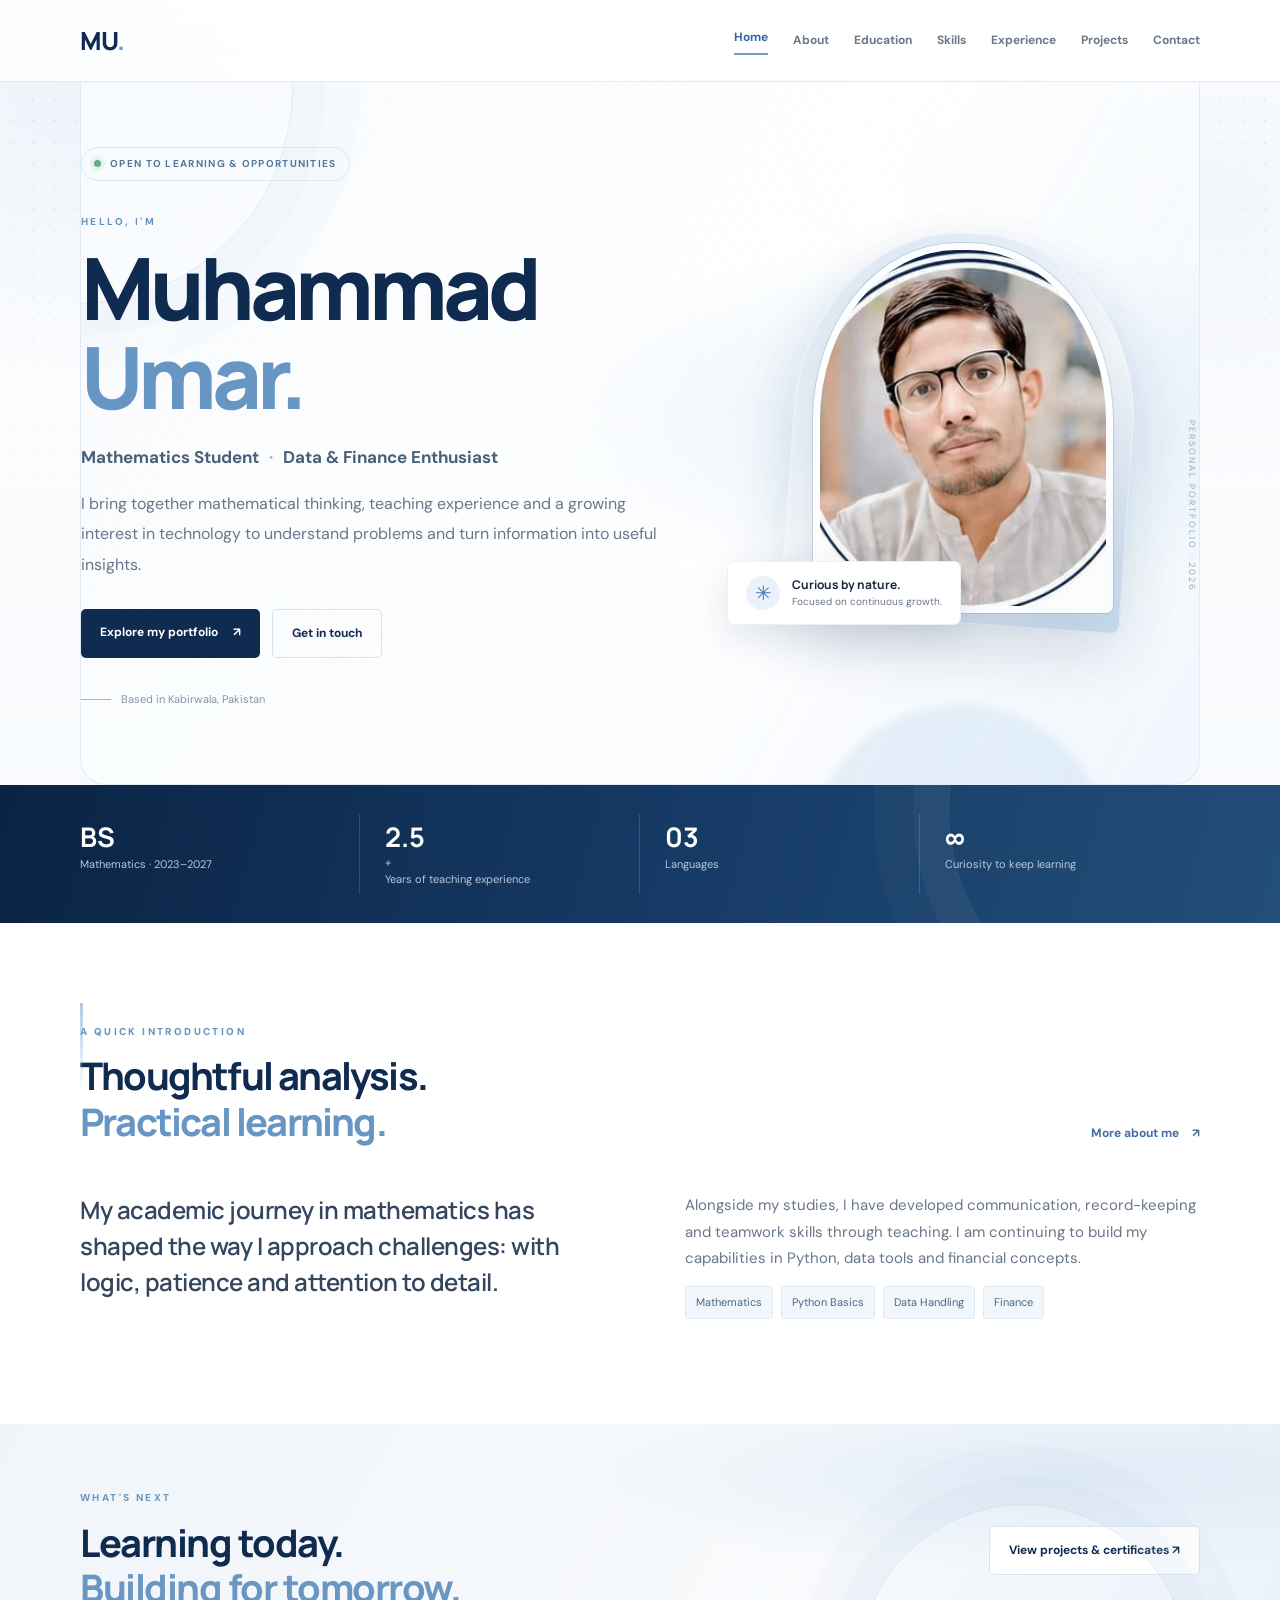
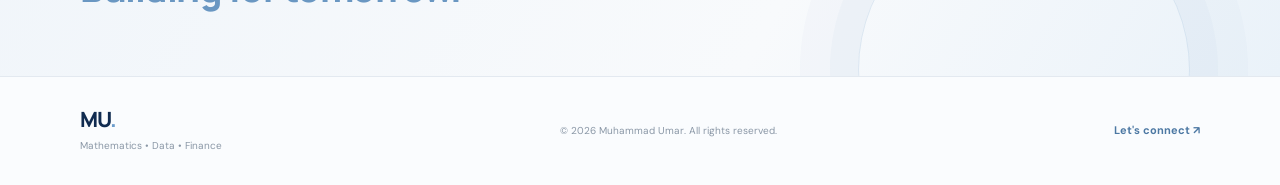
==== index.html @ f1762b2d "First portfolio upload" ====
<!doctype html><html lang="en"><head><meta charset="utf-8"><meta name="viewport" content="width=device-width, initial-scale=1"><meta name="description" content="Muhammad Umar's professional portfolio — Mathematics student interested in data, Python and finance."><title>Home | Muhammad Umar</title><link rel="preconnect" href="https://fonts.googleapis.com"><link rel="preconnect" href="https://fonts.gstatic.com" crossorigin><link href="https://fonts.googleapis.com/css2?family=DM+Sans:wght@400;500;600;700&family=Manrope:wght@400;500;600;700;800&display=swap" rel="stylesheet"><link rel="stylesheet" href="style.css"></head><body><header class="header"><a class="logo" href="index.html">MU<span>.</span></a><button class="menu-btn" aria-label="Toggle menu" aria-expanded="false">☰</button><nav class="nav"><a class="active" href="index.html">Home</a><a href="about.html">About</a><a href="education.html">Education</a><a href="skills.html">Skills</a><a href="experience.html">Experience</a><a href="projects.html">Projects</a><a href="contact.html">Contact</a></nav></header><main>
<section class="hero container"><div class="hero-copy"><div class="availability"><i></i> OPEN TO LEARNING &amp; OPPORTUNITIES</div><p class="kicker">HELLO, I'M</p><h1>Muhammad<br><em>Umar.</em></h1><p class="hero-role">Mathematics Student <span>·</span> Data &amp; Finance Enthusiast</p><p class="intro">I bring together mathematical thinking, teaching experience and a growing interest in technology to understand problems and turn information into useful insights.</p><div class="button-row"><a class="btn primary" href="about.html">Explore my portfolio <b>↗</b></a><a class="btn secondary" href="contact.html">Get in touch</a></div><div class="social-proof"><span class="mini-line"></span><span>Based in Kabirwala, Pakistan</span></div></div><div class="hero-visual"><div class="image-backdrop"></div><img class="portrait" src="assets/portrait.jpg" alt="Portrait of Muhammad Umar"><div class="floating-card"><span class="card-icon">✳</span><div><strong>Curious by nature.</strong><small>Focused on continuous growth.</small></div></div><div class="vertical-label">PERSONAL PORTFOLIO · 2026</div></div></section>
<section class="metrics"><div class="container metric-grid"><div><strong>BS</strong><span>Mathematics · 2023–2027</span></div><div><strong>2.5<span>+</span></strong><span>Years of teaching experience</span></div><div><strong>03</strong><span>Languages</span></div><div><strong>∞</strong><span>Curiosity to keep learning</span></div></div></section>
<section class="section container"><div class="section-heading"><div><p class="kicker">A QUICK INTRODUCTION</p><h2>Thoughtful analysis.<br><em>Practical learning.</em></h2></div><a class="arrow-link" href="about.html">More about me <b>↗</b></a></div><div class="intro-grid"><p class="large-copy">My academic journey in mathematics has shaped the way I approach challenges: with logic, patience and attention to detail.</p><div class="intro-side"><p>Alongside my studies, I have developed communication, record-keeping and teamwork skills through teaching. I am continuing to build my capabilities in Python, data tools and financial concepts.</p><div class="tag-row"><span>Mathematics</span><span>Python Basics</span><span>Data Handling</span><span>Finance</span></div></div></div></section>
<section class="feature-band"><div class="container feature-inner"><div><p class="kicker light">WHAT'S NEXT</p><h2>Learning today.<br><em>Building for tomorrow.</em></h2></div><a class="btn light-btn" href="projects.html">View projects &amp; certificates ↗</a></div></section>
</main><footer class="footer"><div><a class="logo" href="index.html">MU<span>.</span></a><p>Mathematics • Data • Finance</p></div><p>© <span class="year"></span> Muhammad Umar. All rights reserved.</p><a href="contact.html">Let's connect ↗</a></footer><script src="script.js"></script></body></html>
---- style.css ----
:root{--ink:#17263b;--navy:#102b50;--blue:#3269a5;--sky:#e9f1fa;--muted:#68778a;--line:#e3e9f0;--paper:#fff;--soft:#f7f9fc;--accent:#9fc5ee}
*{box-sizing:border-box}html{scroll-behavior:smooth}body{margin:0;background:var(--paper);color:var(--ink);font-family:'DM Sans',Arial,sans-serif;font-size:15px;line-height:1.75}a{color:inherit}.container{width:min(1120px,calc(100% - 48px));margin:0 auto}.header{height:82px;padding:0 max(24px,calc((100% - 1120px)/2));display:flex;align-items:center;justify-content:space-between;background:#fff;border-bottom:1px solid var(--line);position:sticky;top:0;z-index:20}.logo{font:800 25px 'Manrope',sans-serif;letter-spacing:-1.5px;text-decoration:none;color:var(--navy)}.logo span{color:#6c9dcc}.nav{display:flex;align-items:center;gap:25px}.nav a{text-decoration:none;color:#6c7888;font-size:12px;font-weight:700;transition:.2s}.nav a:hover,.nav a.active{color:var(--blue)}.nav a.active:after{content:"";display:block;height:2px;background:#6c9dcc;margin-top:5px}.menu-btn{display:none;border:0;background:none;font-size:25px;color:var(--navy)}
.hero{min-height:620px;display:grid;grid-template-columns:1.1fr .9fr;align-items:center;gap:70px;padding-top:65px;padding-bottom:75px}.availability{display:inline-flex;align-items:center;gap:9px;border:1px solid #dce7f2;border-radius:30px;padding:7px 12px;color:#53779b;font-size:10px;font-weight:700;letter-spacing:1.3px}.availability i{width:7px;height:7px;background:#65aa8b;border-radius:50%;box-shadow:0 0 0 4px #e6f4ed}.kicker{font-size:10px;letter-spacing:2.4px;font-weight:800;color:#6792bb;margin:0 0 13px}.hero .kicker{margin-top:32px}.hero h1,.page-hero h1,.contact-hero h1{font:800 clamp(54px,7vw,86px)/1.03 'Manrope',sans-serif;letter-spacing:-5px;color:var(--navy);margin:0}.hero h1 em,.page-hero h1 em,.contact-hero h1 em,.section-heading h2 em,.prose h2 em,.project-placeholder h2 em{font-style:normal;color:#6796c4}.hero-role{font-size:17px;font-weight:700;color:#4b6078;margin:23px 0 10px}.hero-role span{color:#9db3ca;padding:0 6px}.intro{font-size:16px;line-height:1.9;color:var(--muted);max-width:590px}.button-row{display:flex;gap:12px;flex-wrap:wrap;margin-top:29px}.btn{padding:13px 19px;border-radius:5px;text-decoration:none;font-size:12px;font-weight:700;transition:.2s}.btn b{padding-left:12px}.primary{background:var(--navy);color:white}.primary:hover{background:#244a78;transform:translateY(-2px)}.secondary{border:1px solid #d6e0ea;color:var(--navy)}.secondary:hover{background:var(--soft)}.social-proof{display:flex;align-items:center;gap:10px;color:#8793a2;font-size:11px;margin-top:32px}.mini-line{width:30px;height:1px;background:#9db8d3}.hero-visual{height:430px;position:relative;display:flex;align-items:center;justify-content:center}.image-backdrop{position:absolute;width:340px;height:390px;background:linear-gradient(145deg,#e6eff8,#f7f9fc);border-radius:48% 48% 8px 8px;transform:rotate(4deg)}.portrait{position:relative;width:300px;height:370px;object-fit:cover;object-position:center 24%;border-radius:48% 48% 7px 7px;box-shadow:0 25px 65px #102b5026;filter:saturate(.86)}.floating-card{position:absolute;bottom:18px;left:0;background:white;padding:14px 18px;display:flex;align-items:center;gap:12px;box-shadow:0 12px 35px #102b501c;border:1px solid #edf1f5;border-radius:7px}.card-icon{width:34px;height:34px;border-radius:50%;background:var(--sky);color:#467db2;display:grid;place-items:center;font-size:20px}.floating-card strong,.floating-card small{display:block}.floating-card strong{font:700 12px 'Manrope'}.floating-card small{font-size:10px;color:var(--muted)}.vertical-label{position:absolute;right:0;top:48%;writing-mode:vertical-rl;letter-spacing:2px;font-size:9px;color:#9aa9b8}.metrics{background:var(--navy);color:white}.metric-grid{display:grid;grid-template-columns:repeat(4,1fr);padding-top:29px;padding-bottom:29px}.metric-grid>div{padding:4px 25px;border-right:1px solid #ffffff25}.metric-grid>div:first-child{padding-left:0}.metric-grid>div:last-child{border:0}.metric-grid strong{display:block;font:700 27px 'Manrope';color:white}.metric-grid strong span{color:#8db8e2}.metric-grid span{display:block;font-size:11px;color:#b8c8da}.section{padding-top:100px;padding-bottom:105px}.section-heading{display:flex;align-items:end;justify-content:space-between;gap:25px}.section-heading h2,.prose h2{font:750 38px/1.2 'Manrope';letter-spacing:-1.8px;color:var(--navy);margin:0}.arrow-link,.text-link{font-size:12px;font-weight:700;color:#426f9f;text-decoration:none}.arrow-link b{margin-left:10px}.intro-grid{display:grid;grid-template-columns:1fr 1fr;gap:90px;margin-top:48px}.large-copy{font:600 24px/1.5 'Manrope';letter-spacing:-.5px;color:#34465d;margin:0}.intro-side p{color:var(--muted);margin-top:0}.tag-row,.pill-list{display:flex;flex-wrap:wrap;gap:8px}.tag-row span,.pill-list span{font-size:11px;color:#496987;background:#f1f6fb;border:1px solid #e1eaf3;border-radius:3px;padding:6px 10px}.feature-band{background:#f2f6fa;padding:65px 0}.feature-inner{display:flex;align-items:center;justify-content:space-between;gap:30px}.kicker.light{color:#6d94b9}.feature-inner h2{font:750 38px/1.2 'Manrope';letter-spacing:-1.5px;color:var(--navy);margin:0}.feature-inner h2 em{font-style:normal;color:#6a97c2}.light-btn{background:white;border:1px solid #dce5ee;color:var(--navy)}
.page-hero{padding-top:100px;padding-bottom:65px}.page-hero h1,.contact-hero h1{font-size:clamp(48px,6vw,72px);letter-spacing:-3.5px}.page-hero .intro{margin-top:23px}.split-section{display:grid;grid-template-columns:.8fr 1.2fr;gap:85px;align-items:center;padding-top:20px;padding-bottom:80px}.about-photo{height:410px;background:var(--sky);padding:18px;position:relative}.about-photo img{width:100%;height:100%;object-fit:cover;object-position:center 24%}.prose h2{font-size:32px;margin-bottom:23px}.prose p{color:var(--muted);font-size:14px}.prose .text-link{display:inline-block;margin-top:13px}.values-grid{display:grid;grid-template-columns:repeat(3,1fr);gap:18px;padding-bottom:100px}.values-grid article{padding:24px;border-top:2px solid #dce8f3;background:#fafbfd}.values-grid article>span{font-size:11px;color:#6e9bc4;font-weight:800}.values-grid h3{font:700 16px 'Manrope';color:var(--navy)}.values-grid p{font-size:12px;color:var(--muted)}
.narrow-content{max-width:820px;padding-bottom:110px}.timeline{border-left:1px solid #d7e2ed;padding-left:34px}.timeline article{position:relative;padding:0 0 42px}.timeline article:before{content:"";position:absolute;left:-40px;top:6px;width:10px;height:10px;border-radius:50%;background:#6c9dcc;border:4px solid white;box-shadow:0 0 0 1px #c7d9e9}.timeline-date{font-size:10px;letter-spacing:1.7px;color:#6794bd;font-weight:800}.timeline h2{font:700 23px 'Manrope';color:var(--navy);margin:8px 0 2px}.institution{font-size:13px;color:#5d7188;font-weight:600;margin:0 0 10px}.timeline article p,.timeline li{font-size:13px;color:var(--muted)}.timeline ul{padding-left:18px}.status{display:inline-block;padding:4px 9px;background:#edf5fb;color:#4e7ca7;font-size:10px;border-radius:3px;margin-top:6px}
.skill-cards{display:grid;grid-template-columns:1fr 1fr;gap:18px;padding-bottom:110px}.skill-card{position:relative;padding:31px;border:1px solid var(--line);min-height:220px;background:linear-gradient(145deg,#fff,#fbfcfe)}.skill-number{position:absolute;right:25px;top:20px;font:700 34px 'Manrope';color:#edf2f7}.skill-card h2{font:700 21px 'Manrope';color:var(--navy);margin:0 0 20px}.pill-list span{padding:7px 11px}
.project-placeholder{background:var(--navy);color:white;text-align:center;padding:65px 25px;margin-bottom:85px}.placeholder-mark{width:45px;height:45px;border:1px solid #ffffff50;border-radius:50%;display:grid;place-items:center;margin:0 auto 23px;color:#9fc5ee;font-size:23px}.project-placeholder .kicker{color:#9fc5ee}.project-placeholder h2{font:750 34px/1.25 'Manrope';margin:0 0 15px}.project-placeholder h2 em{color:#9fc5ee}.project-placeholder p:last-child{max-width:540px;margin:0 auto;color:#c0ccda;font-size:13px}.cert-section{padding-bottom:60px}.cert-section .section-heading h2{font-size:34px}.cert-row{display:grid;grid-template-columns:100px 1fr 30px;align-items:center;padding:21px 0;border-bottom:1px solid var(--line)}.cert-year{font-size:11px;color:#6794bd;font-weight:800}.cert-row h3{font:700 15px 'Manrope';color:var(--navy);margin:0}.cert-row p{font-size:12px;color:var(--muted);margin:3px 0 0}.cert-symbol{color:#6e9bc4}.language-strip{padding:35px 0 90px;border-top:1px solid var(--line)}.language-strip>div{display:flex;gap:12px;align-items:center;flex-wrap:wrap}.language-strip strong{font:700 14px 'Manrope';color:var(--navy)}.language-strip span{font-size:11px;color:var(--muted);margin-right:24px}
.contact-hero{padding-top:100px;padding-bottom:65px}.contact-hero .intro{max-width:560px}.contact-layout{display:grid;grid-template-columns:1.3fr .7fr;gap:70px;padding-bottom:120px}.contact-main{padding:32px 0}.contact-link{display:flex;justify-content:space-between;align-items:center;text-decoration:none;border-bottom:1px solid var(--line);padding:20px 0;font:650 clamp(17px,2.4vw,25px) 'Manrope';color:var(--navy)}.contact-link b{font-size:16px;color:#6794bd}.contact-aside{background:#f4f7fa;padding:30px}.contact-aside h3{font:700 21px/1.5 'Manrope';color:var(--navy)}.contact-aside p,.privacy-note{font-size:12px;color:var(--muted)}.privacy-note{display:block;border-top:1px solid #dfe7ef;padding-top:15px;margin-top:22px}
.footer{border-top:1px solid var(--line);padding:28px max(24px,calc((100% - 1120px)/2));display:flex;align-items:center;justify-content:space-between;gap:20px}.footer .logo{font-size:21px}.footer p{font-size:10px;color:#8a97a6;margin:2px 0}.footer>a:last-child{font-size:11px;color:#4c78a3;font-weight:700;text-decoration:none}
@media(max-width:900px){.nav{gap:13px}.nav a{font-size:10px}.hero{gap:30px}.portrait{width:260px;height:330px}.image-backdrop{width:300px;height:350px}.intro-grid{gap:45px}.split-section{gap:45px}}
@media(max-width:700px){.container{width:calc(100% - 38px)}.header{height:68px;padding:0 20px}.menu-btn{display:block}.nav{display:none;position:absolute;top:68px;left:0;right:0;background:white;padding:18px 22px 22px;box-shadow:0 15px 20px #102b5012;flex-direction:column;align-items:flex-start;gap:15px}.nav.open{display:flex}.nav a{font-size:12px}.hero{grid-template-columns:1fr;padding-top:45px;padding-bottom:55px;gap:25px}.hero-copy{order:2}.hero-visual{order:1;height:330px}.portrait{width:220px;height:285px}.image-backdrop{width:245px;height:300px}.floating-card{left:2px;bottom:0}.vertical-label{right:2px}.hero h1{font-size:59px}.hero .kicker{margin-top:24px}.metric-grid{grid-template-columns:1fr 1fr;row-gap:22px}.metric-grid>div{padding:4px 12px}.metric-grid>div:nth-child(2){border:0}.metric-grid>div:first-child{padding-left:12px}.section{padding-top:65px;padding-bottom:65px}.section-heading,.feature-inner{align-items:flex-start;flex-direction:column}.section-heading h2,.feature-inner h2{font-size:31px}.intro-grid,.split-section,.contact-layout{grid-template-columns:1fr;gap:30px}.large-copy{font-size:21px}.feature-band{padding:48px 0}.page-hero,.contact-hero{padding-top:65px;padding-bottom:45px}.page-hero h1,.contact-hero h1{font-size:51px}.about-photo{height:320px;max-width:360px}.prose h2{font-size:28px}.values-grid,.skill-cards{grid-template-columns:1fr}.values-grid{padding-bottom:65px}.narrow-content{padding-bottom:65px}.skill-cards{padding-bottom:70px}.project-placeholder{padding:48px 20px;margin-bottom:60px}.project-placeholder h2{font-size:27px}.cert-row{grid-template-columns:75px 1fr 20px}.language-strip{padding-bottom:65px}.contact-layout{padding-bottom:75px}.contact-aside{padding:24px}.footer{padding:23px 20px;align-items:flex-start;flex-direction:column;gap:8px}}


/* VISUAL BACKGROUND UPGRADE */
body{
  background:
    radial-gradient(ellipse at 7% 9%, rgba(164,198,231,.20), transparent 28rem),
    radial-gradient(ellipse at 94% 22%, rgba(209,224,242,.25), transparent 30rem),
    linear-gradient(180deg,#ffffff 0%,#fbfcfe 48%,#f6f9fc 100%);
  background-attachment:fixed;
}
body:before{
  content:"";position:fixed;inset:0;pointer-events:none;z-index:-1;opacity:.24;
  background-image:radial-gradient(#9eb4ca .75px,transparent .75px);
  background-size:22px 22px;
  mask-image:linear-gradient(to bottom,black,transparent 75%);
}
.header{background:rgba(255,255,255,.88);backdrop-filter:blur(16px);-webkit-backdrop-filter:blur(16px)}
.hero{
  position:relative;isolation:isolate;overflow:hidden;
  background:
    radial-gradient(ellipse at 80% 48%,rgba(195,218,241,.42),transparent 35%),
    linear-gradient(120deg,rgba(247,250,253,.98),rgba(255,255,255,.76) 58%,rgba(239,246,252,.84));
  border:1px solid rgba(216,229,242,.72);
  border-top:0;border-radius:0 0 26px 26px;
}
.hero:before{
  content:"";position:absolute;z-index:-1;width:430px;height:430px;left:-220px;top:-210px;border-radius:50%;
  border:1px solid rgba(103,150,196,.17);box-shadow:0 0 0 32px rgba(103,150,196,.035),0 0 0 68px rgba(103,150,196,.025);
}
.hero:after{
  content:"";position:absolute;z-index:-1;width:300px;height:300px;right:8%;bottom:-220px;border-radius:50%;
  background:rgba(139,180,220,.18);filter:blur(5px);
}
.hero-visual{background:radial-gradient(ellipse at center,rgba(188,214,239,.38),transparent 68%)}
.image-backdrop{background:linear-gradient(145deg,#dceaf7 0%,#f8fbfe 52%,#cbdff1 100%);box-shadow:inset 0 0 0 1px #ffffffa8,0 28px 70px #254c7510}
.portrait{border:7px solid rgba(255,255,255,.86);outline:1px solid rgba(104,147,188,.28)}
.metrics{background:linear-gradient(105deg,#0b2343 0%,#153a65 52%,#234e79 100%);position:relative;overflow:hidden}
.metrics:after{content:"";position:absolute;right:-100px;top:-190px;width:430px;height:430px;border:1px solid #ffffff18;border-radius:50%;box-shadow:0 0 0 35px #ffffff08,0 0 0 75px #ffffff06}
.section{position:relative}
.section:before{content:"";position:absolute;left:0;top:80px;width:3px;height:90px;background:linear-gradient(#78a6d1,transparent);opacity:.6}
.feature-band{position:relative;overflow:hidden;background:radial-gradient(ellipse at 85% 20%,#e0ebf6 0%,transparent 34%),linear-gradient(120deg,#f0f5fa,#f8fafc 62%,#eaf2f9)}
.feature-band:after{content:"";position:absolute;right:7%;bottom:-160px;width:330px;height:330px;border-radius:50%;border:1px solid #a9c3dd55;box-shadow:0 0 0 28px #a9c3dd15,0 0 0 58px #a9c3dd10}
.page-hero{position:relative;overflow:hidden;background:radial-gradient(ellipse at 90% 35%,rgba(193,216,238,.32),transparent 35%),linear-gradient(120deg,#f8fafc,#fff 58%,#f0f6fb);border-bottom:1px solid #e8eef4}
.page-hero:after,.contact-hero:after{content:"";position:absolute;right:6%;top:25px;width:190px;height:190px;border-radius:50%;border:1px solid #9cb9d655;box-shadow:0 0 0 22px #9cb9d615,0 0 0 46px #9cb9d60d;pointer-events:none}
.skill-card,.values-grid article,.content-card{box-shadow:0 14px 38px rgba(22,53,86,.045);transition:transform .25s ease,box-shadow .25s ease}
.skill-card:hover,.values-grid article:hover{transform:translateY(-4px);box-shadow:0 20px 44px rgba(22,53,86,.09)}
.about-photo{background:linear-gradient(135deg,#d9e8f6,#f4f8fc 55%,#c9ddef);box-shadow:16px 16px 0 #edf3f8}
.project-placeholder{position:relative;overflow:hidden;background:radial-gradient(ellipse at 90% 10%,#2d5883,transparent 36%),linear-gradient(115deg,#0c2443,#183e68 70%,#214d78)}
.project-placeholder:before{content:"";position:absolute;left:-110px;bottom:-210px;width:370px;height:370px;border:1px solid #ffffff24;border-radius:50%;box-shadow:0 0 0 30px #ffffff08,0 0 0 65px #ffffff06}
.contact-hero{position:relative;overflow:hidden;background:radial-gradient(ellipse at 88% 45%,rgba(190,215,239,.36),transparent 35%),linear-gradient(120deg,#f7fafc,#fff 62%,#eff5fa)}
.contact-aside{background:linear-gradient(145deg,#eef4f9,#f9fbfd);border:1px solid #e3ebf3}
.footer{background:rgba(250,252,254,.86)}
@media(max-width:700px){
  .hero{border-radius:0 0 18px 18px}
  .page-hero:after,.contact-hero:after{right:-95px;opacity:.55}
  body{background-attachment:scroll}
}

/* Banking internship and certificate feature */
.bank-internship{background:linear-gradient(120deg,#f5f9fd,#fff);border:1px solid #e3edf6;border-radius:12px;padding:25px 28px;margin:0 0 36px;box-shadow:0 12px 34px #102b500c}
.bank-internship:before{left:-40px!important}
.certificate-inline{margin-top:12px}
.bank-certificate-section{padding-bottom:45px}
.bank-certificate-card{display:grid;grid-template-columns:1.05fr .95fr;gap:42px;align-items:center;padding:38px;border:1px solid #e2eaf2;border-radius:16px;background:linear-gradient(125deg,#f5f9fd 0%,#fff 65%);box-shadow:0 18px 48px #102b5010;overflow:hidden}
.bank-certificate-copy h2{font:800 clamp(29px,4vw,43px)/1.12 'Manrope';letter-spacing:-1.8px;color:var(--navy);margin:0 0 17px}
.bank-certificate-copy h2 em{font-style:normal;color:#6796c4}
.bank-certificate-copy>p:not(.kicker):not(.privacy-note){color:var(--muted);font-size:14px;max-width:530px;line-height:1.85}
.bank-certificate-meta{display:flex;gap:8px;flex-wrap:wrap;margin:20px 0 24px}
.bank-certificate-meta span{font-size:10px;font-weight:700;color:#4e6f90;background:#eaf2f9;border:1px solid #dce8f3;border-radius:30px;padding:7px 11px}
.privacy-note{font-size:10px;color:#8592a1;margin-top:13px}
.certificate-art{min-height:280px;position:relative;display:grid;place-items:center;background:radial-gradient(circle at 55% 45%,#e6eff8,#f7f9fc 68%);border-radius:12px;padding:24px}
.certificate-paper{width:min(100%,310px);min-height:210px;background:#fff;padding:23px 24px;box-shadow:0 18px 40px #102b5020;transform:rotate(-3deg);border:1px solid #e8edf2;display:flex;flex-direction:column;align-items:flex-start}
.certificate-brand{font:800 17px 'Manrope';color:#2876b7;letter-spacing:-.7px}
.certificate-brand span{color:#657789;font-weight:500}
.certificate-paper small{font-size:7px;letter-spacing:1.4px;color:#7a8b9d;margin-top:18px}
.certificate-paper strong{font:800 17px 'Manrope';color:var(--navy);margin-top:7px}
.certificate-paper p{font-size:9px;line-height:1.7;color:#738196}
.certificate-rule{height:2px;background:#7ca9d2;width:100%;margin-top:auto}
.certificate-stamp{position:absolute;right:12px;bottom:25px;border:2px solid #6d9bc5;color:#5687b7;border-radius:50%;width:78px;height:78px;display:grid;place-items:center;text-align:center;font-size:9px;font-weight:800;letter-spacing:1px;transform:rotate(12deg);background:#ffffffd9}
@media(max-width:760px){.bank-certificate-card{grid-template-columns:1fr;padding:24px;gap:20px}.certificate-art{min-height:245px}.bank-internship{padding:20px}}
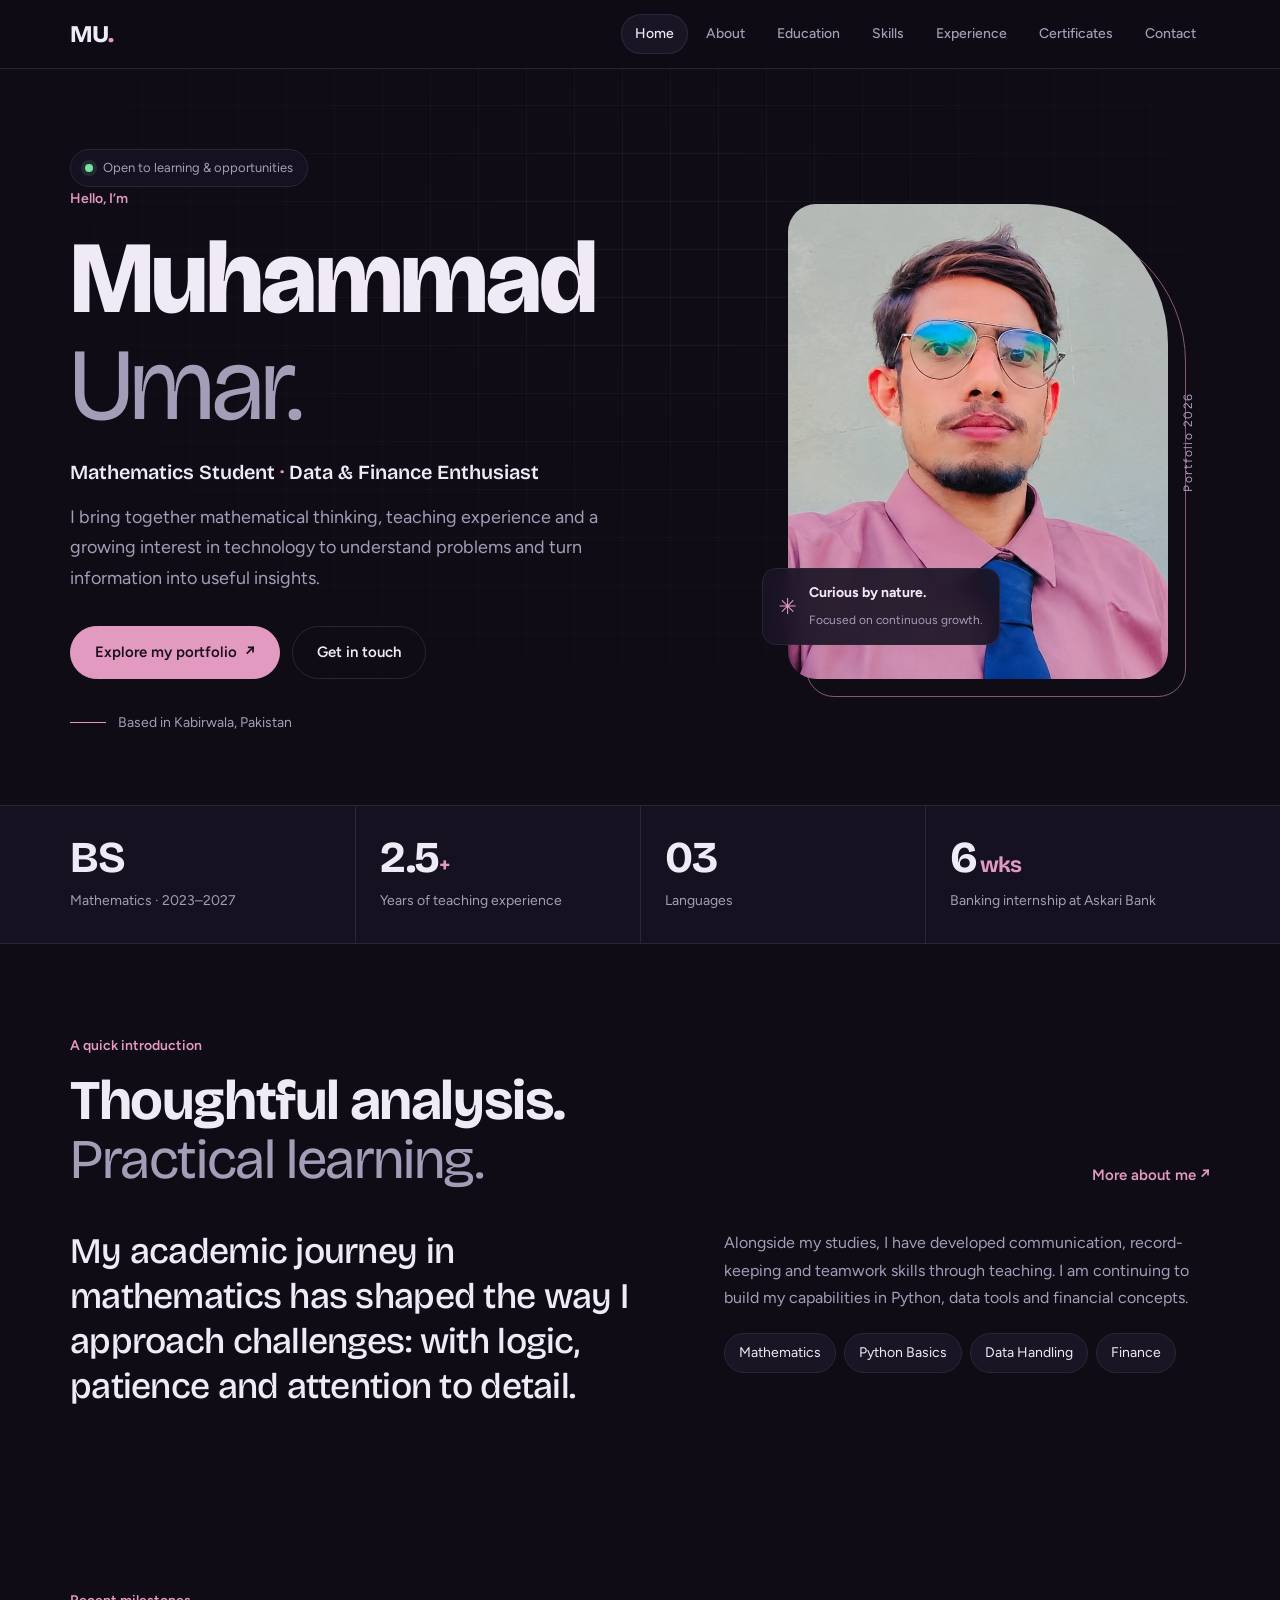
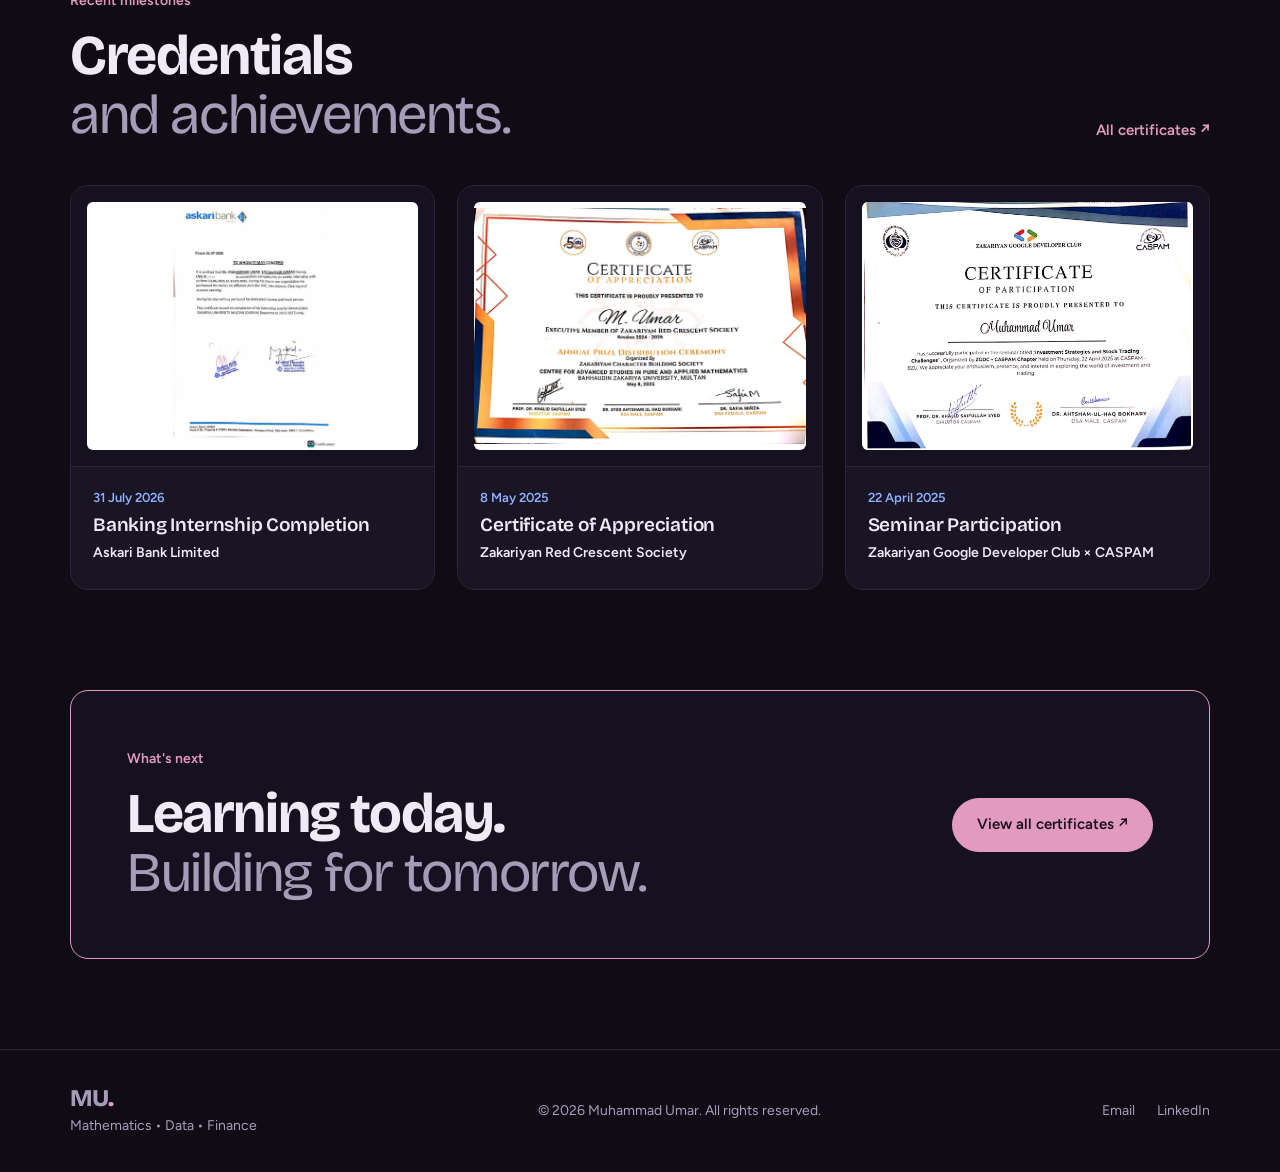
==== commit ce3c1844: "my first commit" ====
--- a/index.html
+++ b/index.html
@@ -1,6 +1,6 @@
-<!doctype html><html lang="en"><head><meta charset="utf-8"><meta name="viewport" content="width=device-width, initial-scale=1"><meta name="description" content="Muhammad Umar's professional portfolio — Mathematics student interested in data, Python and finance."><title>Home | Muhammad Umar</title><link rel="preconnect" href="https://fonts.googleapis.com"><link rel="preconnect" href="https://fonts.gstatic.com" crossorigin><link href="https://fonts.googleapis.com/css2?family=DM+Sans:wght@400;500;600;700&family=Manrope:wght@400;500;600;700;800&display=swap" rel="stylesheet"><link rel="stylesheet" href="style.css"></head><body><header class="header"><a class="logo" href="index.html">MU<span>.</span></a><button class="menu-btn" aria-label="Toggle menu" aria-expanded="false">☰</button><nav class="nav"><a class="active" href="index.html">Home</a><a href="about.html">About</a><a href="education.html">Education</a><a href="skills.html">Skills</a><a href="experience.html">Experience</a><a href="projects.html">Projects</a><a href="contact.html">Contact</a></nav></header><main>
-<section class="hero container"><div class="hero-copy"><div class="availability"><i></i> OPEN TO LEARNING &amp; OPPORTUNITIES</div><p class="kicker">HELLO, I'M</p><h1>Muhammad<br><em>Umar.</em></h1><p class="hero-role">Mathematics Student <span>·</span> Data &amp; Finance Enthusiast</p><p class="intro">I bring together mathematical thinking, teaching experience and a growing interest in technology to understand problems and turn information into useful insights.</p><div class="button-row"><a class="btn primary" href="about.html">Explore my portfolio <b>↗</b></a><a class="btn secondary" href="contact.html">Get in touch</a></div><div class="social-proof"><span class="mini-line"></span><span>Based in Kabirwala, Pakistan</span></div></div><div class="hero-visual"><div class="image-backdrop"></div><img class="portrait" src="assets/portrait.jpg" alt="Portrait of Muhammad Umar"><div class="floating-card"><span class="card-icon">✳</span><div><strong>Curious by nature.</strong><small>Focused on continuous growth.</small></div></div><div class="vertical-label">PERSONAL PORTFOLIO · 2026</div></div></section>
-<section class="metrics"><div class="container metric-grid"><div><strong>BS</strong><span>Mathematics · 2023–2027</span></div><div><strong>2.5<span>+</span></strong><span>Years of teaching experience</span></div><div><strong>03</strong><span>Languages</span></div><div><strong>∞</strong><span>Curiosity to keep learning</span></div></div></section>
-<section class="section container"><div class="section-heading"><div><p class="kicker">A QUICK INTRODUCTION</p><h2>Thoughtful analysis.<br><em>Practical learning.</em></h2></div><a class="arrow-link" href="about.html">More about me <b>↗</b></a></div><div class="intro-grid"><p class="large-copy">My academic journey in mathematics has shaped the way I approach challenges: with logic, patience and attention to detail.</p><div class="intro-side"><p>Alongside my studies, I have developed communication, record-keeping and teamwork skills through teaching. I am continuing to build my capabilities in Python, data tools and financial concepts.</p><div class="tag-row"><span>Mathematics</span><span>Python Basics</span><span>Data Handling</span><span>Finance</span></div></div></div></section>
-<section class="feature-band"><div class="container feature-inner"><div><p class="kicker light">WHAT'S NEXT</p><h2>Learning today.<br><em>Building for tomorrow.</em></h2></div><a class="btn light-btn" href="projects.html">View projects &amp; certificates ↗</a></div></section>
-</main><footer class="footer"><div><a class="logo" href="index.html">MU<span>.</span></a><p>Mathematics • Data • Finance</p></div><p>© <span class="year"></span> Muhammad Umar. All rights reserved.</p><a href="contact.html">Let's connect ↗</a></footer><script src="script.js"></script></body></html>+<!doctype html><html lang="en"><head><meta charset="utf-8"><meta name="viewport" content="width=device-width, initial-scale=1"><meta name="description" content="Portfolio of Muhammad Umar — BS Mathematics student at CASPAM, BZU Multan, with experience in teaching, banking operations and data handling."><meta name="author" content="Muhammad Umar"><meta name="theme-color" content="#0f0c16"><meta property="og:type" content="website"><meta property="og:title" content="Muhammad Umar — Mathematics Student"><meta property="og:description" content="Portfolio of Muhammad Umar — BS Mathematics student at CASPAM, BZU Multan, with experience in teaching, banking operations and data handling."><link rel="icon" href="data:image/svg+xml,%3Csvg xmlns='http://www.w3.org/2000/svg' viewBox='0 0 64 64'%3E%3Crect width='64' height='64' rx='14' fill='%230f0c16'/%3E%3Ctext x='32' y='43' font-size='30' font-weight='700' text-anchor='middle' fill='%23e39ac1' font-family='sans-serif'%3EMU%3C/text%3E%3C/svg%3E"><title>Home | Muhammad Umar</title><link rel="preconnect" href="https://fonts.googleapis.com"><link rel="preconnect" href="https://fonts.gstatic.com" crossorigin><link href="https://fonts.googleapis.com/css2?family=Bricolage+Grotesque:opsz,wght@12..96,400..800&family=Figtree:wght@400;500;600;700&display=swap" rel="stylesheet"><link rel="stylesheet" href="style.css"></head><body><a class="skip" href="#main">Skip to content</a><header class="header"><a class="logo" href="index.html">MU<span>.</span></a><button class="menu-btn" aria-label="Toggle menu" aria-expanded="false">☰</button><nav class="nav"><a class="active" href="index.html">Home</a><a href="about.html">About</a><a href="education.html">Education</a><a href="skills.html">Skills</a><a href="experience.html">Experience</a><a href="projects.html">Certificates</a><a href="contact.html">Contact</a></nav></header><main id="main">
+<section class="hero container"><div class="hero-copy"><div class="availability"><i></i> Open to learning &amp; opportunities</div><p class="kicker">Hello, I’m</p><h1>Muhammad<br><em>Umar.</em></h1><p class="hero-role">Mathematics Student <span>·</span> Data &amp; Finance Enthusiast</p><p class="intro">I bring together mathematical thinking, teaching experience and a growing interest in technology to understand problems and turn information into useful insights.</p><div class="button-row"><a class="btn primary" href="about.html">Explore my portfolio <b>↗</b></a><a class="btn secondary" href="contact.html">Get in touch</a></div><div class="social-proof"><span class="mini-line"></span><span>Based in Kabirwala, Pakistan</span></div></div><div class="hero-visual"><div class="image-backdrop"></div><img class="portrait" src="assets/portrait.jpg" alt="Portrait of Muhammad Umar"><div class="floating-card"><span class="card-icon">✳</span><div><strong>Curious by nature.</strong><small>Focused on continuous growth.</small></div></div><div class="vertical-label">Portfolio 2026</div></div></section>
+<section class="metrics"><div class="container metric-grid"><div><strong>BS</strong><span>Mathematics · 2023–2027</span></div><div><strong>2.5<span>+</span></strong><span>Years of teaching experience</span></div><div><strong>03</strong><span>Languages</span></div><div><strong>6<span> wks</span></strong><span>Banking internship at Askari Bank</span></div></div></section>
+<section class="section container"><div class="section-heading"><div><p class="kicker">A quick introduction</p><h2>Thoughtful analysis.<br><em>Practical learning.</em></h2></div><a class="arrow-link" href="about.html">More about me <b>↗</b></a></div><div class="intro-grid"><p class="large-copy">My academic journey in mathematics has shaped the way I approach challenges: with logic, patience and attention to detail.</p><div class="intro-side"><p>Alongside my studies, I have developed communication, record-keeping and teamwork skills through teaching. I am continuing to build my capabilities in Python, data tools and financial concepts.</p><div class="tag-row"><span>Mathematics</span><span>Python Basics</span><span>Data Handling</span><span>Finance</span></div></div></div></section>
+<section class="section container"><div class="section-heading"><div><p class="kicker">Recent milestones</p><h2>Credentials<br><em>and achievements.</em></h2></div><a class="arrow-link" href="projects.html">All certificates <b>↗</b></a></div><div class="cert-gallery home"><figure class="cert-card"><a class="thumb" href="projects.html"><img src="assets/cert-askari.jpg" alt="Banking Internship Completion — Askari Bank Limited" loading="lazy"></a><figcaption><time>31 July 2026</time><h3>Banking Internship Completion</h3><p class="who">Askari Bank Limited</p></figcaption></figure><figure class="cert-card"><a class="thumb" href="projects.html"><img src="assets/cert-zrcs.jpg" alt="Certificate of Appreciation — Zakariyan Red Crescent Society" loading="lazy"></a><figcaption><time>8 May 2025</time><h3>Certificate of Appreciation</h3><p class="who">Zakariyan Red Crescent Society</p></figcaption></figure><figure class="cert-card"><a class="thumb" href="projects.html"><img src="assets/cert-seminar.jpg" alt="Seminar Participation — Zakariyan Google Developer Club × CASPAM" loading="lazy"></a><figcaption><time>22 April 2025</time><h3>Seminar Participation</h3><p class="who">Zakariyan Google Developer Club × CASPAM</p></figcaption></figure></div></section><section class="feature-band"><div class="container feature-inner"><div><p class="kicker light">What's next</p><h2>Learning today.<br><em>Building for tomorrow.</em></h2></div><a class="btn light-btn" href="projects.html">View all certificates ↗</a></div></section>
+</main><footer class="footer"><div><a class="logo" href="index.html">MU<span>.</span></a><p>Mathematics • Data • Finance</p></div><p>© <span class="year"></span> Muhammad Umar. All rights reserved.</p><span class="foot-links"><a href="mailto:umar6976056@gmail.com">Email</a><a href="https://www.linkedin.com/in/muhammad-umar-a0b90329b/" target="_blank" rel="noopener">LinkedIn</a></span></footer><script src="script.js"></script></body></html>
--- a/style.css
+++ b/style.css
@@ -1,92 +1,85 @@
 
-:root{--ink:#17263b;--navy:#102b50;--blue:#3269a5;--sky:#e9f1fa;--muted:#68778a;--line:#e3e9f0;--paper:#fff;--soft:#f7f9fc;--accent:#9fc5ee}
-*{box-sizing:border-box}html{scroll-behavior:smooth}body{margin:0;background:var(--paper);color:var(--ink);font-family:'DM Sans',Arial,sans-serif;font-size:15px;line-height:1.75}a{color:inherit}.container{width:min(1120px,calc(100% - 48px));margin:0 auto}.header{height:82px;padding:0 max(24px,calc((100% - 1120px)/2));display:flex;align-items:center;justify-content:space-between;background:#fff;border-bottom:1px solid var(--line);position:sticky;top:0;z-index:20}.logo{font:800 25px 'Manrope',sans-serif;letter-spacing:-1.5px;text-decoration:none;color:var(--navy)}.logo span{color:#6c9dcc}.nav{display:flex;align-items:center;gap:25px}.nav a{text-decoration:none;color:#6c7888;font-size:12px;font-weight:700;transition:.2s}.nav a:hover,.nav a.active{color:var(--blue)}.nav a.active:after{content:"";display:block;height:2px;background:#6c9dcc;margin-top:5px}.menu-btn{display:none;border:0;background:none;font-size:25px;color:var(--navy)}
-.hero{min-height:620px;display:grid;grid-template-columns:1.1fr .9fr;align-items:center;gap:70px;padding-top:65px;padding-bottom:75px}.availability{display:inline-flex;align-items:center;gap:9px;border:1px solid #dce7f2;border-radius:30px;padding:7px 12px;color:#53779b;font-size:10px;font-weight:700;letter-spacing:1.3px}.availability i{width:7px;height:7px;background:#65aa8b;border-radius:50%;box-shadow:0 0 0 4px #e6f4ed}.kicker{font-size:10px;letter-spacing:2.4px;font-weight:800;color:#6792bb;margin:0 0 13px}.hero .kicker{margin-top:32px}.hero h1,.page-hero h1,.contact-hero h1{font:800 clamp(54px,7vw,86px)/1.03 'Manrope',sans-serif;letter-spacing:-5px;color:var(--navy);margin:0}.hero h1 em,.page-hero h1 em,.contact-hero h1 em,.section-heading h2 em,.prose h2 em,.project-placeholder h2 em{font-style:normal;color:#6796c4}.hero-role{font-size:17px;font-weight:700;color:#4b6078;margin:23px 0 10px}.hero-role span{color:#9db3ca;padding:0 6px}.intro{font-size:16px;line-height:1.9;color:var(--muted);max-width:590px}.button-row{display:flex;gap:12px;flex-wrap:wrap;margin-top:29px}.btn{padding:13px 19px;border-radius:5px;text-decoration:none;font-size:12px;font-weight:700;transition:.2s}.btn b{padding-left:12px}.primary{background:var(--navy);color:white}.primary:hover{background:#244a78;transform:translateY(-2px)}.secondary{border:1px solid #d6e0ea;color:var(--navy)}.secondary:hover{background:var(--soft)}.social-proof{display:flex;align-items:center;gap:10px;color:#8793a2;font-size:11px;margin-top:32px}.mini-line{width:30px;height:1px;background:#9db8d3}.hero-visual{height:430px;position:relative;display:flex;align-items:center;justify-content:center}.image-backdrop{position:absolute;width:340px;height:390px;background:linear-gradient(145deg,#e6eff8,#f7f9fc);border-radius:48% 48% 8px 8px;transform:rotate(4deg)}.portrait{position:relative;width:300px;height:370px;object-fit:cover;object-position:center 24%;border-radius:48% 48% 7px 7px;box-shadow:0 25px 65px #102b5026;filter:saturate(.86)}.floating-card{position:absolute;bottom:18px;left:0;background:white;padding:14px 18px;display:flex;align-items:center;gap:12px;box-shadow:0 12px 35px #102b501c;border:1px solid #edf1f5;border-radius:7px}.card-icon{width:34px;height:34px;border-radius:50%;background:var(--sky);color:#467db2;display:grid;place-items:center;font-size:20px}.floating-card strong,.floating-card small{display:block}.floating-card strong{font:700 12px 'Manrope'}.floating-card small{font-size:10px;color:var(--muted)}.vertical-label{position:absolute;right:0;top:48%;writing-mode:vertical-rl;letter-spacing:2px;font-size:9px;color:#9aa9b8}.metrics{background:var(--navy);color:white}.metric-grid{display:grid;grid-template-columns:repeat(4,1fr);padding-top:29px;padding-bottom:29px}.metric-grid>div{padding:4px 25px;border-right:1px solid #ffffff25}.metric-grid>div:first-child{padding-left:0}.metric-grid>div:last-child{border:0}.metric-grid strong{display:block;font:700 27px 'Manrope';color:white}.metric-grid strong span{color:#8db8e2}.metric-grid span{display:block;font-size:11px;color:#b8c8da}.section{padding-top:100px;padding-bottom:105px}.section-heading{display:flex;align-items:end;justify-content:space-between;gap:25px}.section-heading h2,.prose h2{font:750 38px/1.2 'Manrope';letter-spacing:-1.8px;color:var(--navy);margin:0}.arrow-link,.text-link{font-size:12px;font-weight:700;color:#426f9f;text-decoration:none}.arrow-link b{margin-left:10px}.intro-grid{display:grid;grid-template-columns:1fr 1fr;gap:90px;margin-top:48px}.large-copy{font:600 24px/1.5 'Manrope';letter-spacing:-.5px;color:#34465d;margin:0}.intro-side p{color:var(--muted);margin-top:0}.tag-row,.pill-list{display:flex;flex-wrap:wrap;gap:8px}.tag-row span,.pill-list span{font-size:11px;color:#496987;background:#f1f6fb;border:1px solid #e1eaf3;border-radius:3px;padding:6px 10px}.feature-band{background:#f2f6fa;padding:65px 0}.feature-inner{display:flex;align-items:center;justify-content:space-between;gap:30px}.kicker.light{color:#6d94b9}.feature-inner h2{font:750 38px/1.2 'Manrope';letter-spacing:-1.5px;color:var(--navy);margin:0}.feature-inner h2 em{font-style:normal;color:#6a97c2}.light-btn{background:white;border:1px solid #dce5ee;color:var(--navy)}
-.page-hero{padding-top:100px;padding-bottom:65px}.page-hero h1,.contact-hero h1{font-size:clamp(48px,6vw,72px);letter-spacing:-3.5px}.page-hero .intro{margin-top:23px}.split-section{display:grid;grid-template-columns:.8fr 1.2fr;gap:85px;align-items:center;padding-top:20px;padding-bottom:80px}.about-photo{height:410px;background:var(--sky);padding:18px;position:relative}.about-photo img{width:100%;height:100%;object-fit:cover;object-position:center 24%}.prose h2{font-size:32px;margin-bottom:23px}.prose p{color:var(--muted);font-size:14px}.prose .text-link{display:inline-block;margin-top:13px}.values-grid{display:grid;grid-template-columns:repeat(3,1fr);gap:18px;padding-bottom:100px}.values-grid article{padding:24px;border-top:2px solid #dce8f3;background:#fafbfd}.values-grid article>span{font-size:11px;color:#6e9bc4;font-weight:800}.values-grid h3{font:700 16px 'Manrope';color:var(--navy)}.values-grid p{font-size:12px;color:var(--muted)}
-.narrow-content{max-width:820px;padding-bottom:110px}.timeline{border-left:1px solid #d7e2ed;padding-left:34px}.timeline article{position:relative;padding:0 0 42px}.timeline article:before{content:"";position:absolute;left:-40px;top:6px;width:10px;height:10px;border-radius:50%;background:#6c9dcc;border:4px solid white;box-shadow:0 0 0 1px #c7d9e9}.timeline-date{font-size:10px;letter-spacing:1.7px;color:#6794bd;font-weight:800}.timeline h2{font:700 23px 'Manrope';color:var(--navy);margin:8px 0 2px}.institution{font-size:13px;color:#5d7188;font-weight:600;margin:0 0 10px}.timeline article p,.timeline li{font-size:13px;color:var(--muted)}.timeline ul{padding-left:18px}.status{display:inline-block;padding:4px 9px;background:#edf5fb;color:#4e7ca7;font-size:10px;border-radius:3px;margin-top:6px}
-.skill-cards{display:grid;grid-template-columns:1fr 1fr;gap:18px;padding-bottom:110px}.skill-card{position:relative;padding:31px;border:1px solid var(--line);min-height:220px;background:linear-gradient(145deg,#fff,#fbfcfe)}.skill-number{position:absolute;right:25px;top:20px;font:700 34px 'Manrope';color:#edf2f7}.skill-card h2{font:700 21px 'Manrope';color:var(--navy);margin:0 0 20px}.pill-list span{padding:7px 11px}
-.project-placeholder{background:var(--navy);color:white;text-align:center;padding:65px 25px;margin-bottom:85px}.placeholder-mark{width:45px;height:45px;border:1px solid #ffffff50;border-radius:50%;display:grid;place-items:center;margin:0 auto 23px;color:#9fc5ee;font-size:23px}.project-placeholder .kicker{color:#9fc5ee}.project-placeholder h2{font:750 34px/1.25 'Manrope';margin:0 0 15px}.project-placeholder h2 em{color:#9fc5ee}.project-placeholder p:last-child{max-width:540px;margin:0 auto;color:#c0ccda;font-size:13px}.cert-section{padding-bottom:60px}.cert-section .section-heading h2{font-size:34px}.cert-row{display:grid;grid-template-columns:100px 1fr 30px;align-items:center;padding:21px 0;border-bottom:1px solid var(--line)}.cert-year{font-size:11px;color:#6794bd;font-weight:800}.cert-row h3{font:700 15px 'Manrope';color:var(--navy);margin:0}.cert-row p{font-size:12px;color:var(--muted);margin:3px 0 0}.cert-symbol{color:#6e9bc4}.language-strip{padding:35px 0 90px;border-top:1px solid var(--line)}.language-strip>div{display:flex;gap:12px;align-items:center;flex-wrap:wrap}.language-strip strong{font:700 14px 'Manrope';color:var(--navy)}.language-strip span{font-size:11px;color:var(--muted);margin-right:24px}
-.contact-hero{padding-top:100px;padding-bottom:65px}.contact-hero .intro{max-width:560px}.contact-layout{display:grid;grid-template-columns:1.3fr .7fr;gap:70px;padding-bottom:120px}.contact-main{padding:32px 0}.contact-link{display:flex;justify-content:space-between;align-items:center;text-decoration:none;border-bottom:1px solid var(--line);padding:20px 0;font:650 clamp(17px,2.4vw,25px) 'Manrope';color:var(--navy)}.contact-link b{font-size:16px;color:#6794bd}.contact-aside{background:#f4f7fa;padding:30px}.contact-aside h3{font:700 21px/1.5 'Manrope';color:var(--navy)}.contact-aside p,.privacy-note{font-size:12px;color:var(--muted)}.privacy-note{display:block;border-top:1px solid #dfe7ef;padding-top:15px;margin-top:22px}
-.footer{border-top:1px solid var(--line);padding:28px max(24px,calc((100% - 1120px)/2));display:flex;align-items:center;justify-content:space-between;gap:20px}.footer .logo{font-size:21px}.footer p{font-size:10px;color:#8a97a6;margin:2px 0}.footer>a:last-child{font-size:11px;color:#4c78a3;font-weight:700;text-decoration:none}
-@media(max-width:900px){.nav{gap:13px}.nav a{font-size:10px}.hero{gap:30px}.portrait{width:260px;height:330px}.image-backdrop{width:300px;height:350px}.intro-grid{gap:45px}.split-section{gap:45px}}
-@media(max-width:700px){.container{width:calc(100% - 38px)}.header{height:68px;padding:0 20px}.menu-btn{display:block}.nav{display:none;position:absolute;top:68px;left:0;right:0;background:white;padding:18px 22px 22px;box-shadow:0 15px 20px #102b5012;flex-direction:column;align-items:flex-start;gap:15px}.nav.open{display:flex}.nav a{font-size:12px}.hero{grid-template-columns:1fr;padding-top:45px;padding-bottom:55px;gap:25px}.hero-copy{order:2}.hero-visual{order:1;height:330px}.portrait{width:220px;height:285px}.image-backdrop{width:245px;height:300px}.floating-card{left:2px;bottom:0}.vertical-label{right:2px}.hero h1{font-size:59px}.hero .kicker{margin-top:24px}.metric-grid{grid-template-columns:1fr 1fr;row-gap:22px}.metric-grid>div{padding:4px 12px}.metric-grid>div:nth-child(2){border:0}.metric-grid>div:first-child{padding-left:12px}.section{padding-top:65px;padding-bottom:65px}.section-heading,.feature-inner{align-items:flex-start;flex-direction:column}.section-heading h2,.feature-inner h2{font-size:31px}.intro-grid,.split-section,.contact-layout{grid-template-columns:1fr;gap:30px}.large-copy{font-size:21px}.feature-band{padding:48px 0}.page-hero,.contact-hero{padding-top:65px;padding-bottom:45px}.page-hero h1,.contact-hero h1{font-size:51px}.about-photo{height:320px;max-width:360px}.prose h2{font-size:28px}.values-grid,.skill-cards{grid-template-columns:1fr}.values-grid{padding-bottom:65px}.narrow-content{padding-bottom:65px}.skill-cards{padding-bottom:70px}.project-placeholder{padding:48px 20px;margin-bottom:60px}.project-placeholder h2{font-size:27px}.cert-row{grid-template-columns:75px 1fr 20px}.language-strip{padding-bottom:65px}.contact-layout{padding-bottom:75px}.contact-aside{padding:24px}.footer{padding:23px 20px;align-items:flex-start;flex-direction:column;gap:8px}}
-
-
-/* VISUAL BACKGROUND UPGRADE */
-body{
-  background:
-    radial-gradient(ellipse at 7% 9%, rgba(164,198,231,.20), transparent 28rem),
-    radial-gradient(ellipse at 94% 22%, rgba(209,224,242,.25), transparent 30rem),
-    linear-gradient(180deg,#ffffff 0%,#fbfcfe 48%,#f6f9fc 100%);
-  background-attachment:fixed;
-}
-body:before{
-  content:"";position:fixed;inset:0;pointer-events:none;z-index:-1;opacity:.24;
-  background-image:radial-gradient(#9eb4ca .75px,transparent .75px);
-  background-size:22px 22px;
-  mask-image:linear-gradient(to bottom,black,transparent 75%);
-}
-.header{background:rgba(255,255,255,.88);backdrop-filter:blur(16px);-webkit-backdrop-filter:blur(16px)}
-.hero{
-  position:relative;isolation:isolate;overflow:hidden;
-  background:
-    radial-gradient(ellipse at 80% 48%,rgba(195,218,241,.42),transparent 35%),
-    linear-gradient(120deg,rgba(247,250,253,.98),rgba(255,255,255,.76) 58%,rgba(239,246,252,.84));
-  border:1px solid rgba(216,229,242,.72);
-  border-top:0;border-radius:0 0 26px 26px;
-}
-.hero:before{
-  content:"";position:absolute;z-index:-1;width:430px;height:430px;left:-220px;top:-210px;border-radius:50%;
-  border:1px solid rgba(103,150,196,.17);box-shadow:0 0 0 32px rgba(103,150,196,.035),0 0 0 68px rgba(103,150,196,.025);
-}
-.hero:after{
-  content:"";position:absolute;z-index:-1;width:300px;height:300px;right:8%;bottom:-220px;border-radius:50%;
-  background:rgba(139,180,220,.18);filter:blur(5px);
-}
-.hero-visual{background:radial-gradient(ellipse at center,rgba(188,214,239,.38),transparent 68%)}
-.image-backdrop{background:linear-gradient(145deg,#dceaf7 0%,#f8fbfe 52%,#cbdff1 100%);box-shadow:inset 0 0 0 1px #ffffffa8,0 28px 70px #254c7510}
-.portrait{border:7px solid rgba(255,255,255,.86);outline:1px solid rgba(104,147,188,.28)}
-.metrics{background:linear-gradient(105deg,#0b2343 0%,#153a65 52%,#234e79 100%);position:relative;overflow:hidden}
-.metrics:after{content:"";position:absolute;right:-100px;top:-190px;width:430px;height:430px;border:1px solid #ffffff18;border-radius:50%;box-shadow:0 0 0 35px #ffffff08,0 0 0 75px #ffffff06}
-.section{position:relative}
-.section:before{content:"";position:absolute;left:0;top:80px;width:3px;height:90px;background:linear-gradient(#78a6d1,transparent);opacity:.6}
-.feature-band{position:relative;overflow:hidden;background:radial-gradient(ellipse at 85% 20%,#e0ebf6 0%,transparent 34%),linear-gradient(120deg,#f0f5fa,#f8fafc 62%,#eaf2f9)}
-.feature-band:after{content:"";position:absolute;right:7%;bottom:-160px;width:330px;height:330px;border-radius:50%;border:1px solid #a9c3dd55;box-shadow:0 0 0 28px #a9c3dd15,0 0 0 58px #a9c3dd10}
-.page-hero{position:relative;overflow:hidden;background:radial-gradient(ellipse at 90% 35%,rgba(193,216,238,.32),transparent 35%),linear-gradient(120deg,#f8fafc,#fff 58%,#f0f6fb);border-bottom:1px solid #e8eef4}
-.page-hero:after,.contact-hero:after{content:"";position:absolute;right:6%;top:25px;width:190px;height:190px;border-radius:50%;border:1px solid #9cb9d655;box-shadow:0 0 0 22px #9cb9d615,0 0 0 46px #9cb9d60d;pointer-events:none}
-.skill-card,.values-grid article,.content-card{box-shadow:0 14px 38px rgba(22,53,86,.045);transition:transform .25s ease,box-shadow .25s ease}
-.skill-card:hover,.values-grid article:hover{transform:translateY(-4px);box-shadow:0 20px 44px rgba(22,53,86,.09)}
-.about-photo{background:linear-gradient(135deg,#d9e8f6,#f4f8fc 55%,#c9ddef);box-shadow:16px 16px 0 #edf3f8}
-.project-placeholder{position:relative;overflow:hidden;background:radial-gradient(ellipse at 90% 10%,#2d5883,transparent 36%),linear-gradient(115deg,#0c2443,#183e68 70%,#214d78)}
-.project-placeholder:before{content:"";position:absolute;left:-110px;bottom:-210px;width:370px;height:370px;border:1px solid #ffffff24;border-radius:50%;box-shadow:0 0 0 30px #ffffff08,0 0 0 65px #ffffff06}
-.contact-hero{position:relative;overflow:hidden;background:radial-gradient(ellipse at 88% 45%,rgba(190,215,239,.36),transparent 35%),linear-gradient(120deg,#f7fafc,#fff 62%,#eff5fa)}
-.contact-aside{background:linear-gradient(145deg,#eef4f9,#f9fbfd);border:1px solid #e3ebf3}
-.footer{background:rgba(250,252,254,.86)}
-@media(max-width:700px){
-  .hero{border-radius:0 0 18px 18px}
-  .page-hero:after,.contact-hero:after{right:-95px;opacity:.55}
-  body{background-attachment:scroll}
-}
-
-/* Banking internship and certificate feature */
-.bank-internship{background:linear-gradient(120deg,#f5f9fd,#fff);border:1px solid #e3edf6;border-radius:12px;padding:25px 28px;margin:0 0 36px;box-shadow:0 12px 34px #102b500c}
-.bank-internship:before{left:-40px!important}
-.certificate-inline{margin-top:12px}
-.bank-certificate-section{padding-bottom:45px}
-.bank-certificate-card{display:grid;grid-template-columns:1.05fr .95fr;gap:42px;align-items:center;padding:38px;border:1px solid #e2eaf2;border-radius:16px;background:linear-gradient(125deg,#f5f9fd 0%,#fff 65%);box-shadow:0 18px 48px #102b5010;overflow:hidden}
-.bank-certificate-copy h2{font:800 clamp(29px,4vw,43px)/1.12 'Manrope';letter-spacing:-1.8px;color:var(--navy);margin:0 0 17px}
-.bank-certificate-copy h2 em{font-style:normal;color:#6796c4}
-.bank-certificate-copy>p:not(.kicker):not(.privacy-note){color:var(--muted);font-size:14px;max-width:530px;line-height:1.85}
-.bank-certificate-meta{display:flex;gap:8px;flex-wrap:wrap;margin:20px 0 24px}
-.bank-certificate-meta span{font-size:10px;font-weight:700;color:#4e6f90;background:#eaf2f9;border:1px solid #dce8f3;border-radius:30px;padding:7px 11px}
-.privacy-note{font-size:10px;color:#8592a1;margin-top:13px}
-.certificate-art{min-height:280px;position:relative;display:grid;place-items:center;background:radial-gradient(circle at 55% 45%,#e6eff8,#f7f9fc 68%);border-radius:12px;padding:24px}
-.certificate-paper{width:min(100%,310px);min-height:210px;background:#fff;padding:23px 24px;box-shadow:0 18px 40px #102b5020;transform:rotate(-3deg);border:1px solid #e8edf2;display:flex;flex-direction:column;align-items:flex-start}
-.certificate-brand{font:800 17px 'Manrope';color:#2876b7;letter-spacing:-.7px}
-.certificate-brand span{color:#657789;font-weight:500}
-.certificate-paper small{font-size:7px;letter-spacing:1.4px;color:#7a8b9d;margin-top:18px}
-.certificate-paper strong{font:800 17px 'Manrope';color:var(--navy);margin-top:7px}
-.certificate-paper p{font-size:9px;line-height:1.7;color:#738196}
-.certificate-rule{height:2px;background:#7ca9d2;width:100%;margin-top:auto}
-.certificate-stamp{position:absolute;right:12px;bottom:25px;border:2px solid #6d9bc5;color:#5687b7;border-radius:50%;width:78px;height:78px;display:grid;place-items:center;text-align:center;font-size:9px;font-weight:800;letter-spacing:1px;transform:rotate(12deg);background:#ffffffd9}
-@media(max-width:760px){.bank-certificate-card{grid-template-columns:1fr;padding:24px;gap:20px}.certificate-art{min-height:245px}.bank-internship{padding:20px}}
+:root{--bg:#0f0c16;--bg2:#151120;--card:#1a1525;--line:#2b2539;--ink:#efeaf6;--mut:#a59db8;--rose:#e39ac1;--blue:#8fb0ff;--r:18px}
+*{box-sizing:border-box}html{scroll-behavior:smooth}
+body{margin:0;background:var(--bg);color:var(--ink);font:16px/1.7 Figtree,system-ui,sans-serif;-webkit-font-smoothing:antialiased}
+img{max-width:100%}a{color:inherit;text-decoration:none}
+h1,h2,h3{font-family:'Bricolage Grotesque',Figtree,sans-serif;line-height:1.05;margin:0;letter-spacing:-.025em}
+h1{font-size:clamp(46px,8vw,104px);font-weight:800}h2{font-size:clamp(30px,4.4vw,56px);font-weight:700}h3{font-size:20px;font-weight:600;letter-spacing:-.01em}
+h1 em,h2 em{font-style:normal;font-weight:400;color:var(--mut)}
+.container{width:min(1140px,100% - 48px);margin-inline:auto}
+.skip{position:absolute;left:-999px;top:8px;background:var(--rose);color:#1a0f1a;padding:10px 16px;z-index:200}.skip:focus{left:8px}
+a:focus-visible,button:focus-visible{outline:3px solid var(--blue);outline-offset:3px}
+.header{position:sticky;top:0;z-index:50;display:flex;align-items:center;justify-content:space-between;padding:14px max(24px,calc((100% - 1140px)/2));background:#0f0c16d9;backdrop-filter:blur(14px);border-bottom:1px solid var(--line)}
+.logo{font:800 24px 'Bricolage Grotesque',sans-serif;letter-spacing:-.04em}.logo span{color:var(--rose)}
+.nav{display:flex;gap:4px}.nav a{padding:8px 14px;border-radius:99px;color:var(--mut);font-size:14px;font-weight:500;transition:.2s}.nav a:hover{color:var(--ink)}.nav a.active{background:var(--card);color:var(--ink);box-shadow:inset 0 0 0 1px var(--line)}
+.menu-btn{display:none;background:var(--card);border:1px solid var(--line);color:var(--ink);border-radius:10px;padding:6px 12px;font-size:18px}
+.hero,.page-hero,.contact-hero{position:relative}
+.hero::before,.page-hero::before,.contact-hero::before{content:"";position:absolute;inset:-60px -24px 0;z-index:-1;background:linear-gradient(#ffffff0c 1px,transparent 1px) 0 0/48px 48px,linear-gradient(90deg,#ffffff0c 1px,transparent 1px) 0 0/48px 48px;-webkit-mask:radial-gradient(ellipse 65% 75% at 50% 30%,#000,transparent);mask:radial-gradient(ellipse 65% 75% at 50% 30%,#000,transparent)}
+.hero{display:grid;grid-template-columns:1.15fr .85fr;gap:50px;align-items:center;padding:80px 0 70px}
+.availability{display:inline-flex;align-items:center;gap:10px;border:1px solid var(--line);background:var(--bg2);padding:7px 14px;border-radius:99px;font-size:13px;color:var(--mut)}
+.availability i{width:8px;height:8px;border-radius:50%;background:#7be0a4;box-shadow:0 0 0 4px #7be0a41f}
+.kicker{margin:0 0 14px;color:var(--rose);font-size:14px;font-weight:600}
+.hero h1{margin:14px 0 20px}
+.hero-role{font:600 20px 'Bricolage Grotesque',sans-serif;margin:0 0 18px}.hero-role span{color:var(--rose)}
+.intro{color:var(--mut);font-size:18px;max-width:560px;margin:0}
+.button-row{display:flex;flex-wrap:wrap;gap:12px;margin:32px 0}
+.btn{display:inline-flex;gap:8px;align-items:center;padding:13px 24px;border-radius:99px;font-weight:600;font-size:15px;border:1px solid var(--line);transition:.2s}
+.btn.primary,.btn.light-btn{background:var(--rose);color:#1a0f1a;border-color:var(--rose)}.btn.primary:hover,.btn.light-btn:hover{background:#f0b2d2}
+.btn.secondary:hover{border-color:var(--rose);color:var(--rose)}
+.social-proof{display:flex;align-items:center;gap:12px;color:var(--mut);font-size:14px}.mini-line{width:36px;height:1px;background:var(--rose)}
+.hero-visual{position:relative;justify-self:center;width:min(100%,380px)}
+.image-backdrop{position:absolute;inset:18px -18px -18px 18px;border:1px solid var(--rose);border-radius:28px 140px 28px 28px;opacity:.55}
+.portrait{position:relative;display:block;width:100%;aspect-ratio:4/5;object-fit:cover;object-position:center 20%;border-radius:28px 140px 28px 28px}
+.floating-card{position:absolute;left:-26px;bottom:34px;display:flex;gap:12px;align-items:center;background:#1a1525e6;backdrop-filter:blur(10px);border:1px solid var(--line);border-radius:14px;padding:12px 16px}
+.floating-card strong{display:block;font-size:14px}.floating-card small{color:var(--mut);font-size:12px}.card-icon{color:var(--rose);font-size:22px}
+.vertical-label{position:absolute;right:-30px;top:50%;writing-mode:vertical-rl;transform:translateY(-50%) rotate(180deg);color:var(--mut);font-size:12px;letter-spacing:.12em}
+.metrics{border-block:1px solid var(--line);background:var(--bg2)}
+.metric-grid{display:grid;grid-template-columns:repeat(4,1fr)}.metric-grid>div{padding:30px 24px;border-left:1px solid var(--line)}.metric-grid>div:first-child{border-left:0;padding-left:0}
+.metric-grid strong{display:block;font:700 44px/1 'Bricolage Grotesque',sans-serif;letter-spacing:-.03em;margin-bottom:6px}.metric-grid strong span{font-size:.5em;color:var(--rose)}.metric-grid>div>span{color:var(--mut);font-size:14px}
+.section{padding:90px 0}.section-heading{display:flex;justify-content:space-between;align-items:end;gap:24px;margin-bottom:40px}
+.arrow-link,.text-link{color:var(--rose);font-weight:600;font-size:15px;border-bottom:1px solid transparent}.arrow-link:hover,.text-link:hover{border-color:var(--rose)}
+.intro-grid{display:grid;grid-template-columns:1.1fr .9fr;gap:60px}
+.large-copy{font:500 clamp(24px,3vw,36px)/1.25 'Bricolage Grotesque',sans-serif;letter-spacing:-.02em;margin:0}
+.intro-side p{color:var(--mut);margin:0 0 22px}
+.tag-row,.pill-list{display:flex;flex-wrap:wrap;gap:8px}.tag-row span,.pill-list span{border:1px solid var(--line);background:var(--card);padding:7px 14px;border-radius:99px;font-size:14px}
+.feature-band{padding:10px 0 90px}.feature-inner{display:flex;justify-content:space-between;align-items:center;gap:30px;padding:56px;border:1px solid var(--rose);border-radius:var(--r);background:var(--bg2)}
+.page-hero,.contact-hero{padding:90px 0 50px}.page-hero h1,.contact-hero h1{font-size:clamp(40px,6.5vw,84px);margin:8px 0 22px}
+.split-section{display:grid;grid-template-columns:.8fr 1.2fr;gap:70px;align-items:center;padding-block:50px}
+.about-photo{padding:14px}.about-photo img{display:block;width:100%;aspect-ratio:4/5;object-fit:cover;object-position:center 20%;border-radius:140px 28px 28px 28px;outline:1px solid var(--rose);outline-offset:14px}
+.prose h2{margin:6px 0 22px}.prose p{color:var(--mut)}
+.values-grid{display:grid;grid-template-columns:repeat(3,1fr);gap:20px;padding-block:60px 90px}
+.values-grid article,.skill-card{background:var(--card);border:1px solid var(--line);border-radius:var(--r);padding:30px}
+.values-grid span,.skill-number{display:none}.values-grid h3{margin:0 0 10px}.values-grid p{margin:0;color:var(--mut)}
+.narrow-content{width:min(820px,100% - 48px);padding-bottom:100px}
+.timeline{position:relative;padding-left:34px}.timeline::before{content:"";position:absolute;left:5px;top:8px;bottom:8px;width:1px;background:var(--line)}
+.timeline article{position:relative;padding:0 0 46px}.timeline article::before{content:"";position:absolute;left:-34px;top:9px;width:11px;height:11px;border-radius:50%;background:var(--bg);border:2px solid var(--rose)}
+.timeline-date{display:block;color:var(--blue);font-size:14px;font-weight:600;margin-bottom:6px}
+.timeline h2{font-size:28px;margin:0 0 6px}.institution{font-weight:600;margin:0 0 10px}.timeline p{color:var(--mut)}.timeline .institution{color:var(--ink)}
+.timeline ul{margin:12px 0 0;padding-left:20px;color:var(--mut)}.timeline li{margin-bottom:6px}
+.status{display:inline-block;border:1px solid var(--rose);color:var(--rose);border-radius:99px;padding:3px 12px;font-size:13px;margin-top:8px}
+.skill-cards{display:grid;grid-template-columns:1fr 1fr;gap:20px;padding-bottom:100px}.skill-card h2{font-size:26px;margin:0 0 20px}
+.cert-gallery{display:grid;grid-template-columns:repeat(3,1fr);gap:22px;padding-bottom:70px}.cert-gallery.home{padding-bottom:0}
+.cert-card{margin:0;background:var(--card);border:1px solid var(--line);border-radius:var(--r);overflow:hidden;display:flex;flex-direction:column;transition:border-color .2s}.cert-card:hover{border-color:var(--rose)}
+.cert-card .thumb{display:block;width:100%;border:0;background:var(--bg2);padding:16px;cursor:zoom-in;border-bottom:1px solid var(--line)}.cert-card a.thumb{cursor:pointer}
+.thumb img{display:block;width:100%;aspect-ratio:4/3;object-fit:contain;border-radius:6px;background:#fff}
+.cert-card figcaption{display:flex;flex-direction:column;gap:6px;padding:20px 22px 24px;flex:1}
+.cert-card time{color:var(--blue);font-size:13px;font-weight:600}.cert-card h3{font-size:19px}.cert-card p{margin:0;font-size:14px;color:var(--mut)}.cert-card .who{color:var(--ink);font-weight:600}
+.cert-card .text-link{margin-top:auto;padding-top:10px;align-self:flex-start}
+.projects-note{margin:0 0 50px;padding:22px 0;border-top:1px solid var(--line);color:var(--mut)}
+.language-strip{display:grid;grid-template-columns:200px 1fr;gap:20px;padding:30px 0 90px;border-top:1px solid var(--line)}
+.language-strip div{display:flex;flex-wrap:wrap;align-items:baseline;gap:6px 10px}.language-strip strong{font:600 20px 'Bricolage Grotesque',sans-serif}.language-strip span{color:var(--mut);margin-right:22px}
+.contact-layout{display:grid;grid-template-columns:1.3fr .7fr;gap:50px;padding-bottom:110px}
+.contact-link{display:flex;justify-content:space-between;align-items:center;gap:16px;padding:26px 0;border-bottom:1px solid var(--line);font:600 clamp(22px,3.2vw,38px) 'Bricolage Grotesque',sans-serif;letter-spacing:-.02em;overflow-wrap:anywhere;transition:.2s}
+.contact-link:hover{color:var(--rose);padding-left:10px}.contact-link b{font-weight:400;color:var(--rose)}
+.contact-aside{background:var(--card);border:1px solid var(--line);border-radius:var(--r);padding:30px;align-self:start}.contact-aside h3{margin:8px 0 12px}.contact-aside p{color:var(--mut);margin:0}
+.footer{display:flex;justify-content:space-between;align-items:center;flex-wrap:wrap;gap:20px;padding:34px max(24px,calc((100% - 1140px)/2));border-top:1px solid var(--line);color:var(--mut);font-size:14px}
+.footer p{margin:0}.foot-links{display:flex;gap:22px}.foot-links a:hover{color:var(--rose)}
+.lightbox{position:fixed;inset:0;z-index:100;display:flex;flex-direction:column;align-items:center;justify-content:center;gap:14px;padding:24px;background:#07050cf2}.lightbox[hidden]{display:none}
+.lightbox img{max-width:min(1100px,100%);max-height:80vh;object-fit:contain;background:#fff}.lightbox p{margin:0;color:var(--mut);font-size:14px;text-align:center}
+.lb-close{position:absolute;top:14px;right:20px;border:0;background:none;color:#fff;font-size:36px;line-height:1;cursor:pointer}
+@media(max-width:900px){.hero,.intro-grid,.split-section,.contact-layout{grid-template-columns:1fr}.hero{padding-top:50px}.hero-visual{order:-1;width:min(100%,300px)}.vertical-label{display:none}.floating-card{left:-8px}
+.metric-grid{grid-template-columns:1fr 1fr}.metric-grid>div:nth-child(3){border-left:0;padding-left:0}.values-grid,.cert-gallery{grid-template-columns:1fr 1fr}.skill-cards,.language-strip{grid-template-columns:1fr}
+.feature-inner{flex-direction:column;align-items:flex-start;padding:36px}.section{padding:60px 0}.about-photo{max-width:340px}
+.menu-btn{display:block}.nav{display:none;position:absolute;top:100%;left:0;right:0;flex-direction:column;background:var(--bg);border-bottom:1px solid var(--line);padding:12px 24px}.nav.open{display:flex}}
+@media(max-width:620px){.values-grid,.cert-gallery{grid-template-columns:1fr}}
+@media(prefers-reduced-motion:reduce){*{transition:none!important;scroll-behavior:auto!important}}
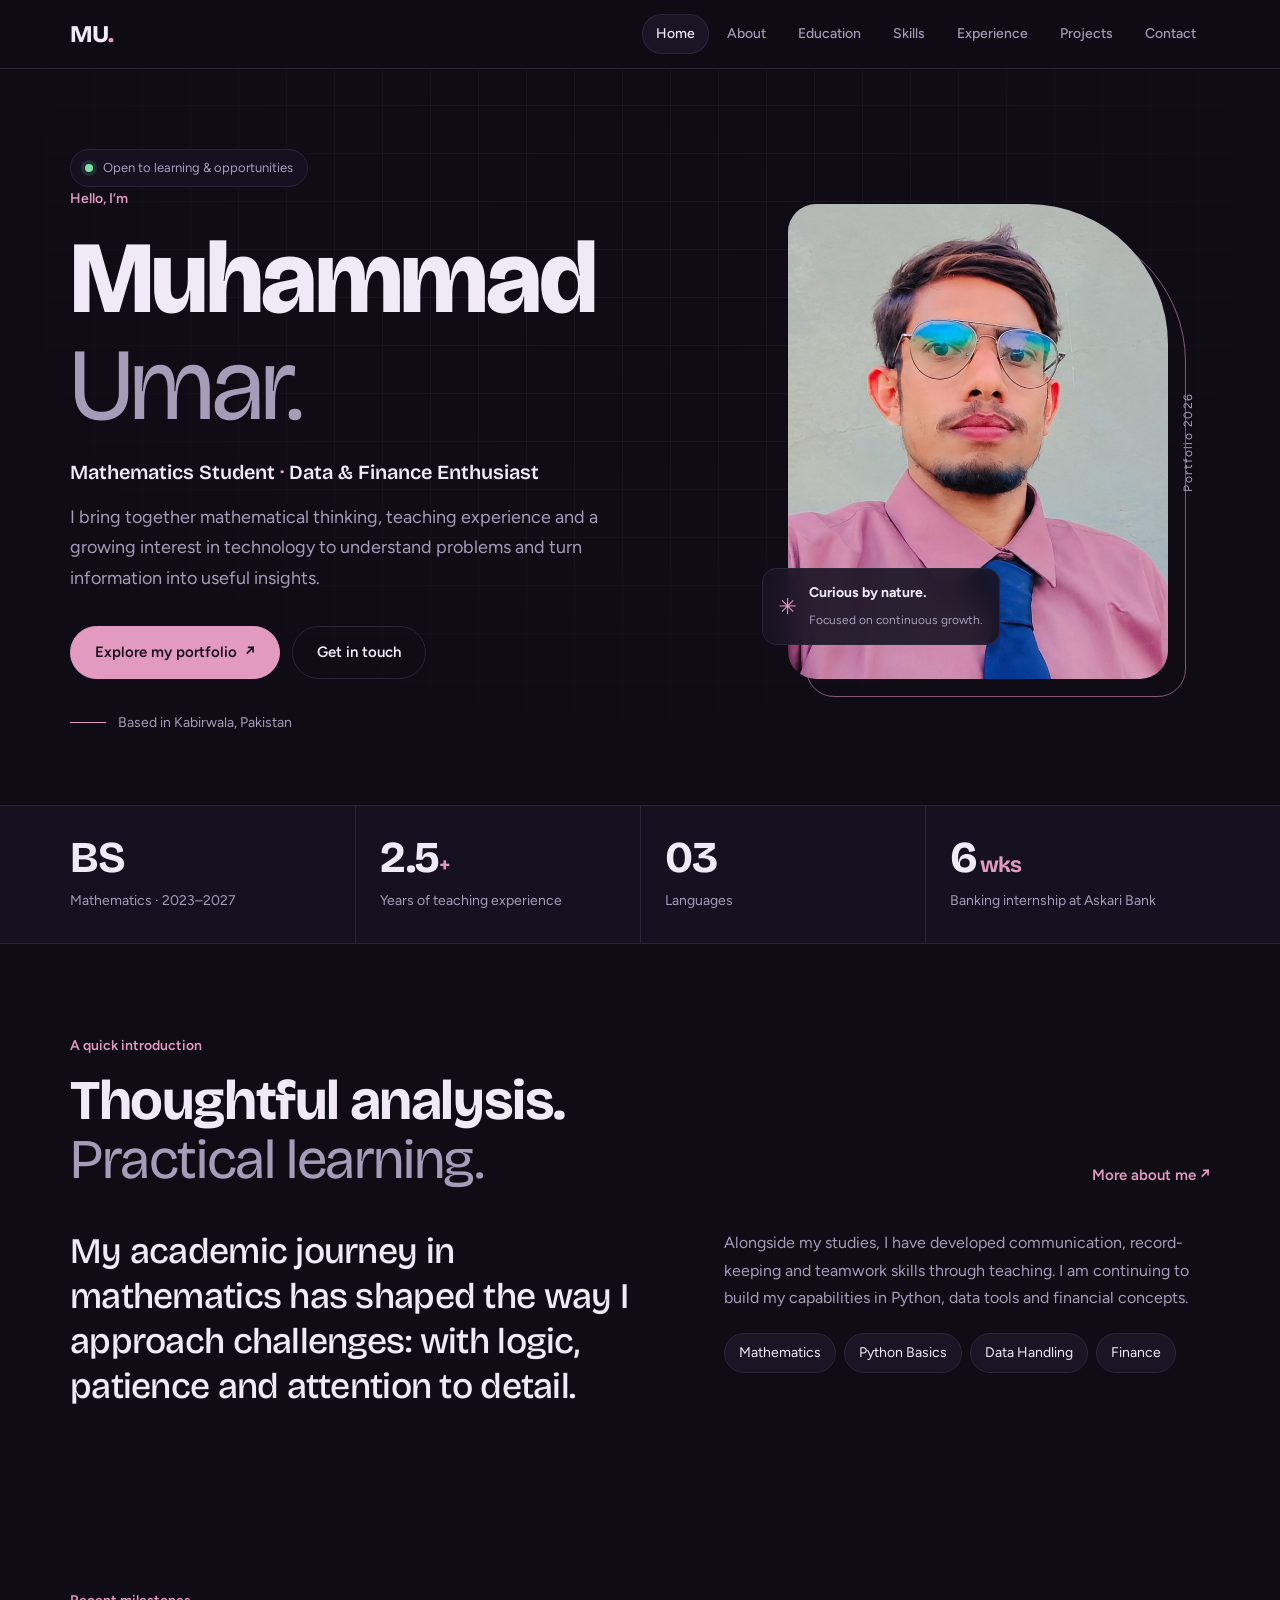
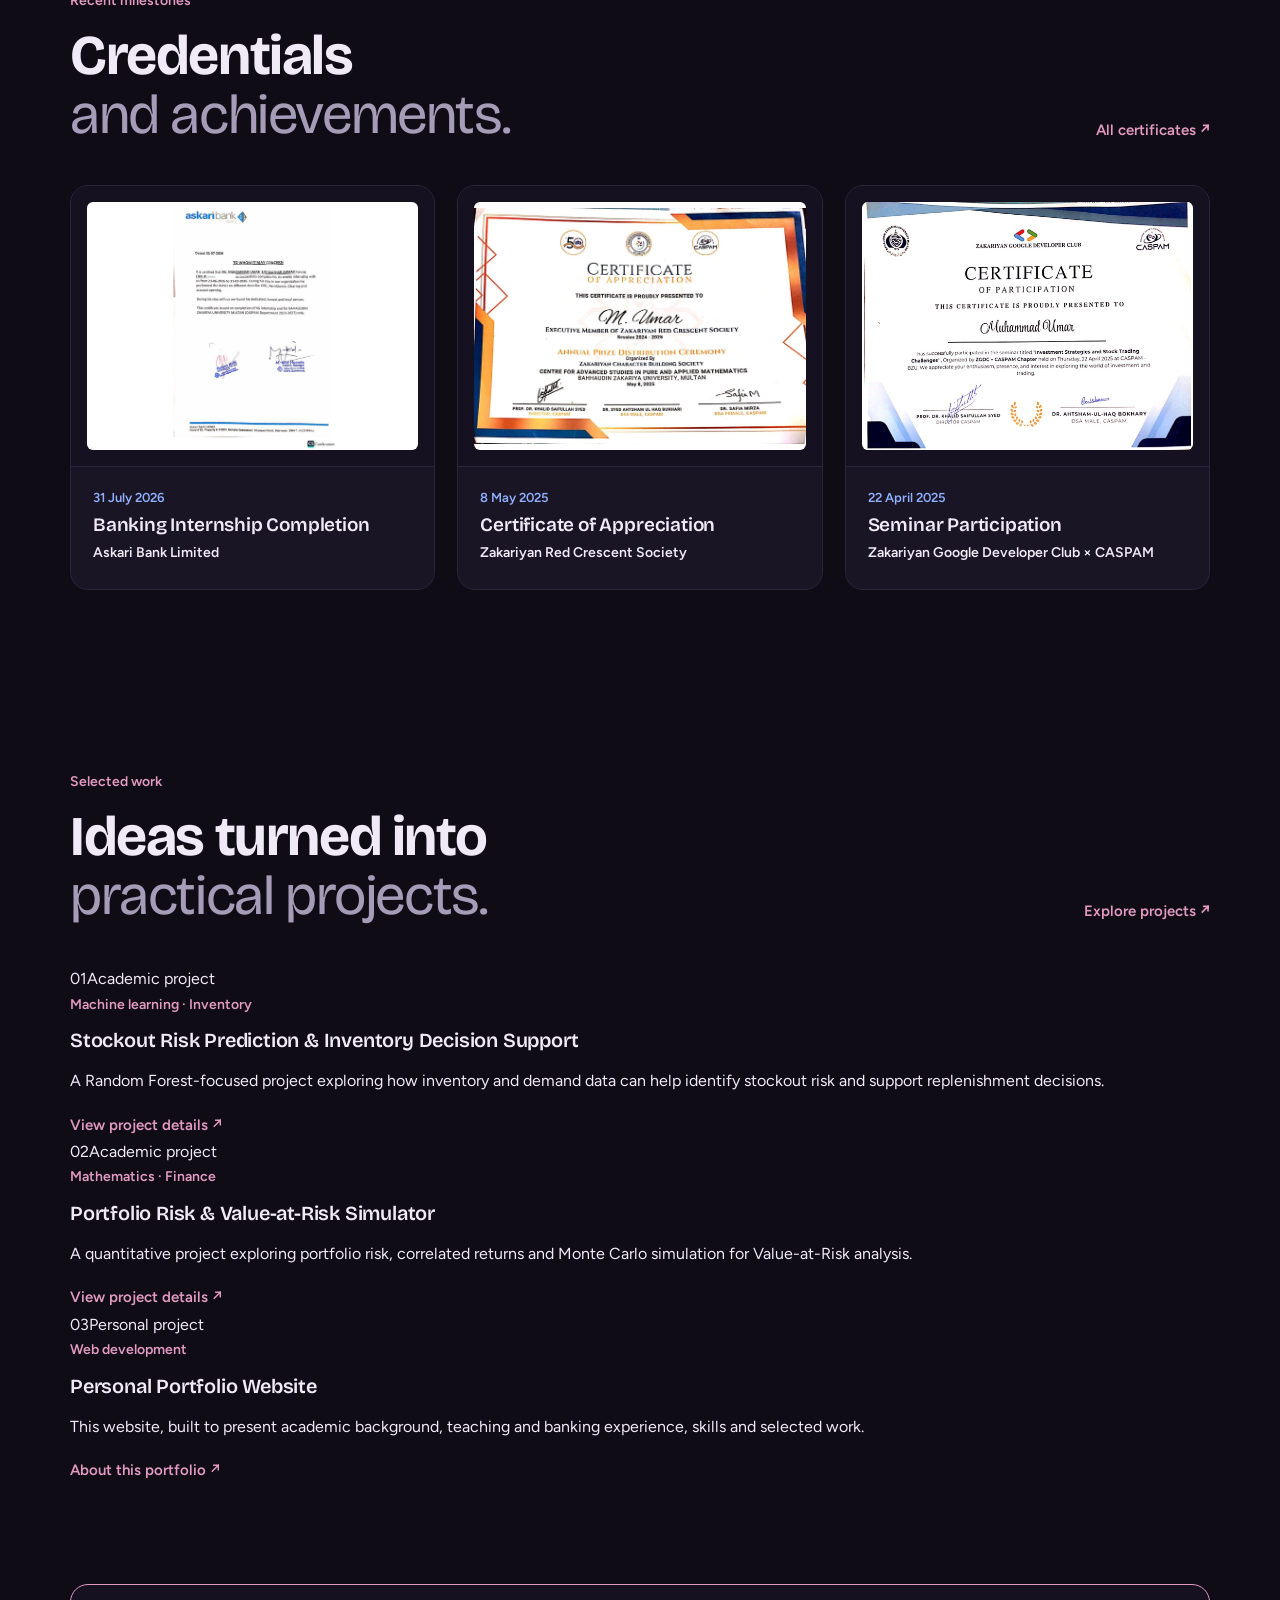
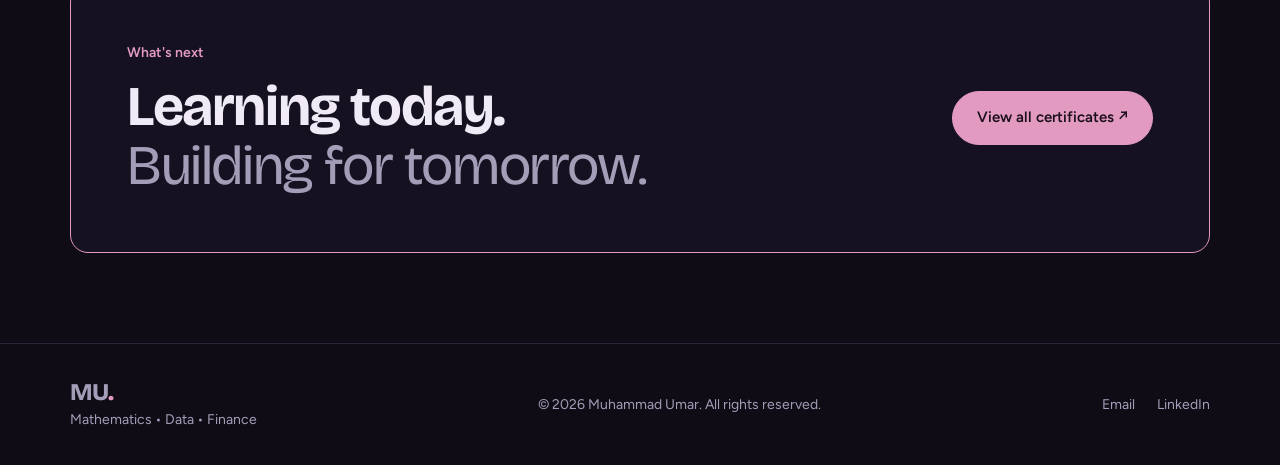
==== commit 3bd11e20: "Enhance homepage with project highlights and navigation" ====
--- a/index.html
+++ b/index.html
@@ -1,6 +1,6 @@
-<!doctype html><html lang="en"><head><meta charset="utf-8"><meta name="viewport" content="width=device-width, initial-scale=1"><meta name="description" content="Portfolio of Muhammad Umar — BS Mathematics student at CASPAM, BZU Multan, with experience in teaching, banking operations and data handling."><meta name="author" content="Muhammad Umar"><meta name="theme-color" content="#0f0c16"><meta property="og:type" content="website"><meta property="og:title" content="Muhammad Umar — Mathematics Student"><meta property="og:description" content="Portfolio of Muhammad Umar — BS Mathematics student at CASPAM, BZU Multan, with experience in teaching, banking operations and data handling."><link rel="icon" href="data:image/svg+xml,%3Csvg xmlns='http://www.w3.org/2000/svg' viewBox='0 0 64 64'%3E%3Crect width='64' height='64' rx='14' fill='%230f0c16'/%3E%3Ctext x='32' y='43' font-size='30' font-weight='700' text-anchor='middle' fill='%23e39ac1' font-family='sans-serif'%3EMU%3C/text%3E%3C/svg%3E"><title>Home | Muhammad Umar</title><link rel="preconnect" href="https://fonts.googleapis.com"><link rel="preconnect" href="https://fonts.gstatic.com" crossorigin><link href="https://fonts.googleapis.com/css2?family=Bricolage+Grotesque:opsz,wght@12..96,400..800&family=Figtree:wght@400;500;600;700&display=swap" rel="stylesheet"><link rel="stylesheet" href="style.css"></head><body><a class="skip" href="#main">Skip to content</a><header class="header"><a class="logo" href="index.html">MU<span>.</span></a><button class="menu-btn" aria-label="Toggle menu" aria-expanded="false">☰</button><nav class="nav"><a class="active" href="index.html">Home</a><a href="about.html">About</a><a href="education.html">Education</a><a href="skills.html">Skills</a><a href="experience.html">Experience</a><a href="projects.html">Certificates</a><a href="contact.html">Contact</a></nav></header><main id="main">
+<!doctype html><html lang="en"><head><meta charset="utf-8"><meta name="viewport" content="width=device-width, initial-scale=1"><meta name="description" content="Portfolio of Muhammad Umar — BS Mathematics student at CASPAM, BZU Multan, with experience in teaching, banking operations and data handling."><meta name="author" content="Muhammad Umar"><meta name="theme-color" content="#0f0c16"><meta property="og:type" content="website"><meta property="og:title" content="Muhammad Umar — Mathematics Student"><meta property="og:description" content="Portfolio of Muhammad Umar — BS Mathematics student at CASPAM, BZU Multan, with experience in teaching, banking operations and data handling."><link rel="icon" href="data:image/svg+xml,%3Csvg xmlns='http://www.w3.org/2000/svg' viewBox='0 0 64 64'%3E%3Crect width='64' height='64' rx='14' fill='%230f0c16'/%3E%3Ctext x='32' y='43' font-size='30' font-weight='700' text-anchor='middle' fill='%23e39ac1' font-family='sans-serif'%3EMU%3C/text%3E%3C/svg%3E"><title>Home | Muhammad Umar</title><link rel="preconnect" href="https://fonts.googleapis.com"><link rel="preconnect" href="https://fonts.gstatic.com" crossorigin><link href="https://fonts.googleapis.com/css2?family=Bricolage+Grotesque:opsz,wght@12..96,400..800&family=Figtree:wght@400;500;600;700&display=swap" rel="stylesheet"><link rel="stylesheet" href="style.css"></head><body><a class="skip" href="#main">Skip to content</a><header class="header"><a class="logo" href="index.html">MU<span>.</span></a><button class="menu-btn" aria-label="Toggle menu" aria-expanded="false">☰</button><nav class="nav"><a class="active" href="index.html">Home</a><a href="about.html">About</a><a href="education.html">Education</a><a href="skills.html">Skills</a><a href="experience.html">Experience</a><a href="projects.html">Projects</a><a href="contact.html">Contact</a></nav></header><main id="main">
 <section class="hero container"><div class="hero-copy"><div class="availability"><i></i> Open to learning &amp; opportunities</div><p class="kicker">Hello, I’m</p><h1>Muhammad<br><em>Umar.</em></h1><p class="hero-role">Mathematics Student <span>·</span> Data &amp; Finance Enthusiast</p><p class="intro">I bring together mathematical thinking, teaching experience and a growing interest in technology to understand problems and turn information into useful insights.</p><div class="button-row"><a class="btn primary" href="about.html">Explore my portfolio <b>↗</b></a><a class="btn secondary" href="contact.html">Get in touch</a></div><div class="social-proof"><span class="mini-line"></span><span>Based in Kabirwala, Pakistan</span></div></div><div class="hero-visual"><div class="image-backdrop"></div><img class="portrait" src="assets/portrait.jpg" alt="Portrait of Muhammad Umar"><div class="floating-card"><span class="card-icon">✳</span><div><strong>Curious by nature.</strong><small>Focused on continuous growth.</small></div></div><div class="vertical-label">Portfolio 2026</div></div></section>
 <section class="metrics"><div class="container metric-grid"><div><strong>BS</strong><span>Mathematics · 2023–2027</span></div><div><strong>2.5<span>+</span></strong><span>Years of teaching experience</span></div><div><strong>03</strong><span>Languages</span></div><div><strong>6<span> wks</span></strong><span>Banking internship at Askari Bank</span></div></div></section>
 <section class="section container"><div class="section-heading"><div><p class="kicker">A quick introduction</p><h2>Thoughtful analysis.<br><em>Practical learning.</em></h2></div><a class="arrow-link" href="about.html">More about me <b>↗</b></a></div><div class="intro-grid"><p class="large-copy">My academic journey in mathematics has shaped the way I approach challenges: with logic, patience and attention to detail.</p><div class="intro-side"><p>Alongside my studies, I have developed communication, record-keeping and teamwork skills through teaching. I am continuing to build my capabilities in Python, data tools and financial concepts.</p><div class="tag-row"><span>Mathematics</span><span>Python Basics</span><span>Data Handling</span><span>Finance</span></div></div></div></section>
-<section class="section container"><div class="section-heading"><div><p class="kicker">Recent milestones</p><h2>Credentials<br><em>and achievements.</em></h2></div><a class="arrow-link" href="projects.html">All certificates <b>↗</b></a></div><div class="cert-gallery home"><figure class="cert-card"><a class="thumb" href="projects.html"><img src="assets/cert-askari.jpg" alt="Banking Internship Completion — Askari Bank Limited" loading="lazy"></a><figcaption><time>31 July 2026</time><h3>Banking Internship Completion</h3><p class="who">Askari Bank Limited</p></figcaption></figure><figure class="cert-card"><a class="thumb" href="projects.html"><img src="assets/cert-zrcs.jpg" alt="Certificate of Appreciation — Zakariyan Red Crescent Society" loading="lazy"></a><figcaption><time>8 May 2025</time><h3>Certificate of Appreciation</h3><p class="who">Zakariyan Red Crescent Society</p></figcaption></figure><figure class="cert-card"><a class="thumb" href="projects.html"><img src="assets/cert-seminar.jpg" alt="Seminar Participation — Zakariyan Google Developer Club × CASPAM" loading="lazy"></a><figcaption><time>22 April 2025</time><h3>Seminar Participation</h3><p class="who">Zakariyan Google Developer Club × CASPAM</p></figcaption></figure></div></section><section class="feature-band"><div class="container feature-inner"><div><p class="kicker light">What's next</p><h2>Learning today.<br><em>Building for tomorrow.</em></h2></div><a class="btn light-btn" href="projects.html">View all certificates ↗</a></div></section>
+<section class="section container"><div class="section-heading"><div><p class="kicker">Recent milestones</p><h2>Credentials<br><em>and achievements.</em></h2></div><a class="arrow-link" href="projects.html">All certificates <b>↗</b></a></div><div class="cert-gallery home"><figure class="cert-card"><a class="thumb" href="projects.html"><img src="assets/cert-askari.jpg" alt="Banking Internship Completion — Askari Bank Limited" loading="lazy"></a><figcaption><time>31 July 2026</time><h3>Banking Internship Completion</h3><p class="who">Askari Bank Limited</p></figcaption></figure><figure class="cert-card"><a class="thumb" href="projects.html"><img src="assets/cert-zrcs.jpg" alt="Certificate of Appreciation — Zakariyan Red Crescent Society" loading="lazy"></a><figcaption><time>8 May 2025</time><h3>Certificate of Appreciation</h3><p class="who">Zakariyan Red Crescent Society</p></figcaption></figure><figure class="cert-card"><a class="thumb" href="projects.html"><img src="assets/cert-seminar.jpg" alt="Seminar Participation — Zakariyan Google Developer Club × CASPAM" loading="lazy"></a><figcaption><time>22 April 2025</time><h3>Seminar Participation</h3><p class="who">Zakariyan Google Developer Club × CASPAM</p></figcaption></figure></div></section><section class="section container project-preview" id="selected-work"><div class="section-heading"><div><p class="kicker">Selected work</p><h2>Ideas turned into<br><em>practical projects.</em></h2></div><a class="arrow-link" href="projects.html#projects">Explore projects <b>↗</b></a></div><div class="project-grid"><article class="project-card"><div class="project-top"><span class="project-index">01</span><span class="project-status">Academic project</span></div><p class="kicker">Machine learning · Inventory</p><h3>Stockout Risk Prediction &amp; Inventory Decision Support</h3><p>A Random Forest-focused project exploring how inventory and demand data can help identify stockout risk and support replenishment decisions.</p><a class="text-link" href="projects.html#stockout">View project details ↗</a></article><article class="project-card"><div class="project-top"><span class="project-index">02</span><span class="project-status">Academic project</span></div><p class="kicker">Mathematics · Finance</p><h3>Portfolio Risk &amp; Value-at-Risk Simulator</h3><p>A quantitative project exploring portfolio risk, correlated returns and Monte Carlo simulation for Value-at-Risk analysis.</p><a class="text-link" href="projects.html#var">View project details ↗</a></article><article class="project-card"><div class="project-top"><span class="project-index">03</span><span class="project-status">Personal project</span></div><p class="kicker">Web development</p><h3>Personal Portfolio Website</h3><p>This website, built to present academic background, teaching and banking experience, skills and selected work.</p><a class="text-link" href="about.html">About this portfolio ↗</a></article></div></section><section class="feature-band"><div class="container feature-inner"><div><p class="kicker light">What's next</p><h2>Learning today.<br><em>Building for tomorrow.</em></h2></div><a class="btn light-btn" href="projects.html">View all certificates ↗</a></div></section>
 </main><footer class="footer"><div><a class="logo" href="index.html">MU<span>.</span></a><p>Mathematics • Data • Finance</p></div><p>© <span class="year"></span> Muhammad Umar. All rights reserved.</p><span class="foot-links"><a href="mailto:umar6976056@gmail.com">Email</a><a href="https://www.linkedin.com/in/muhammad-umar-a0b90329b/" target="_blank" rel="noopener">LinkedIn</a></span></footer><script src="script.js"></script></body></html>
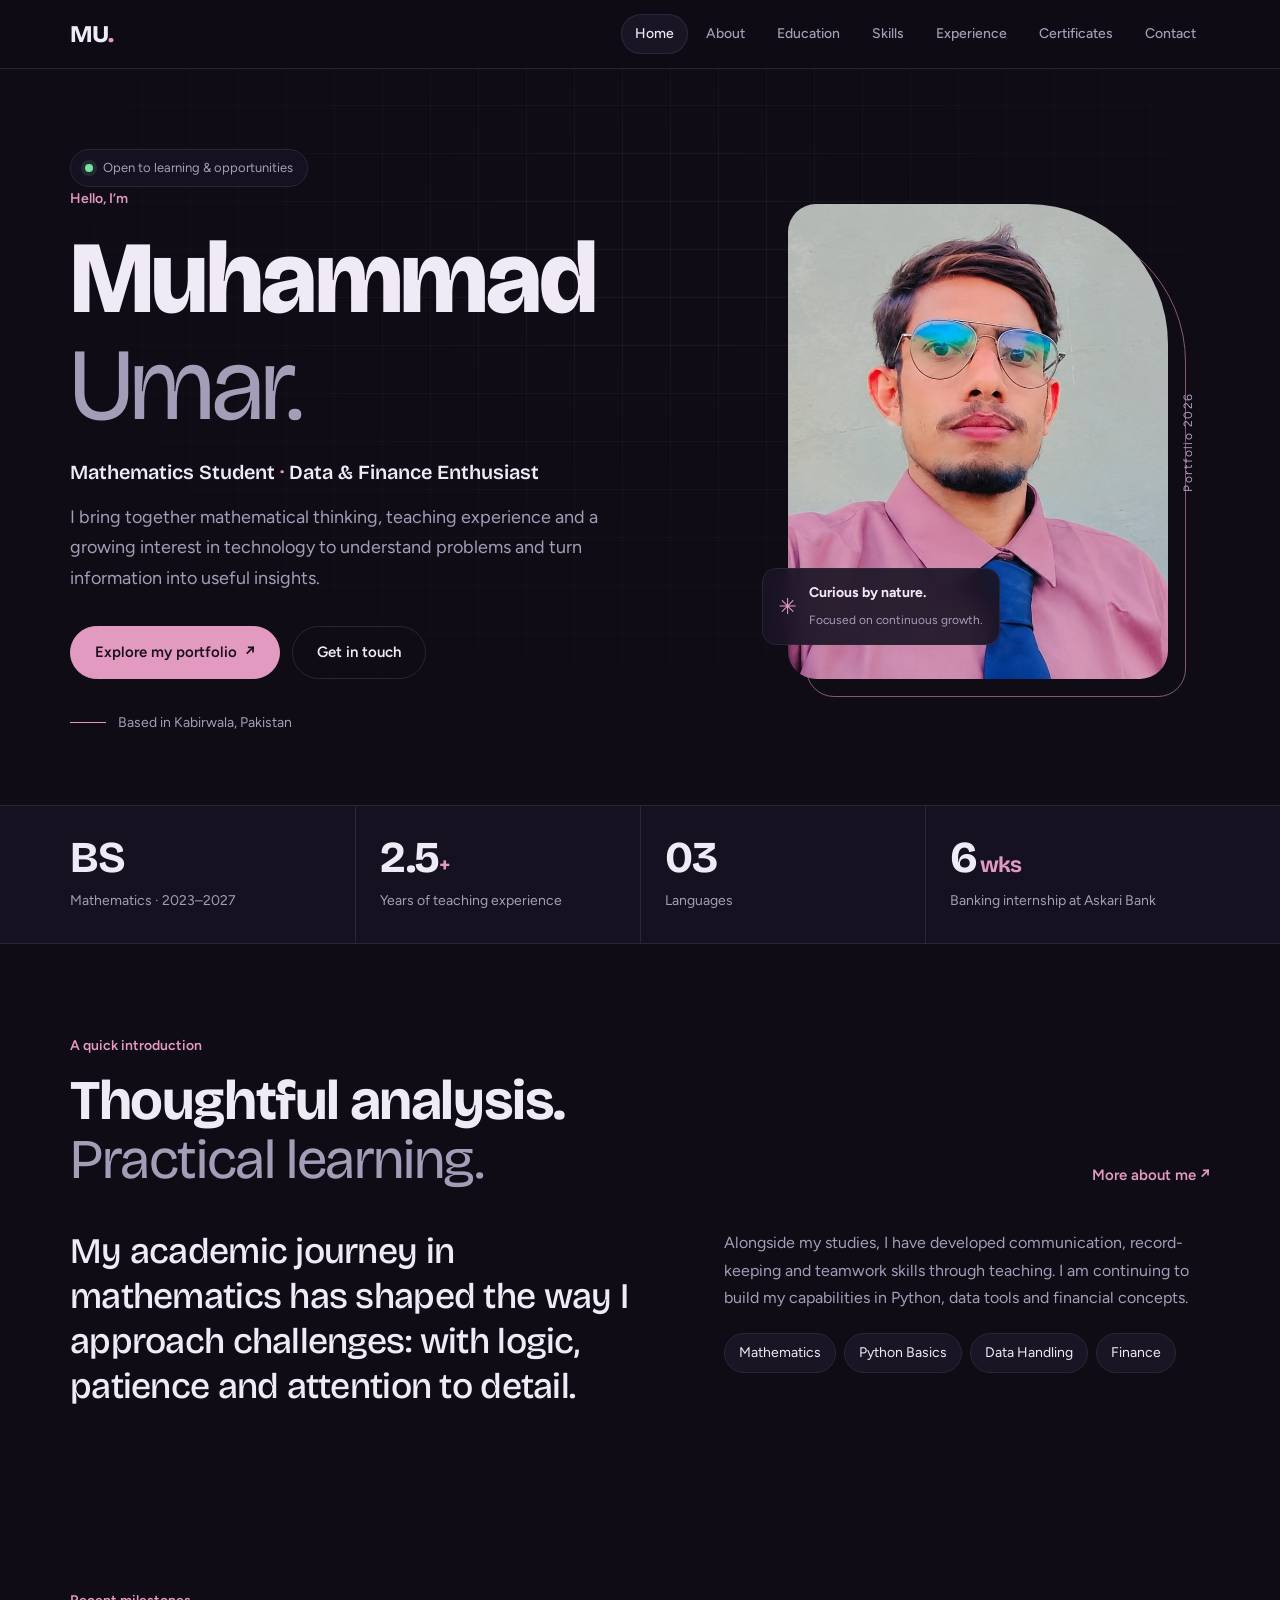
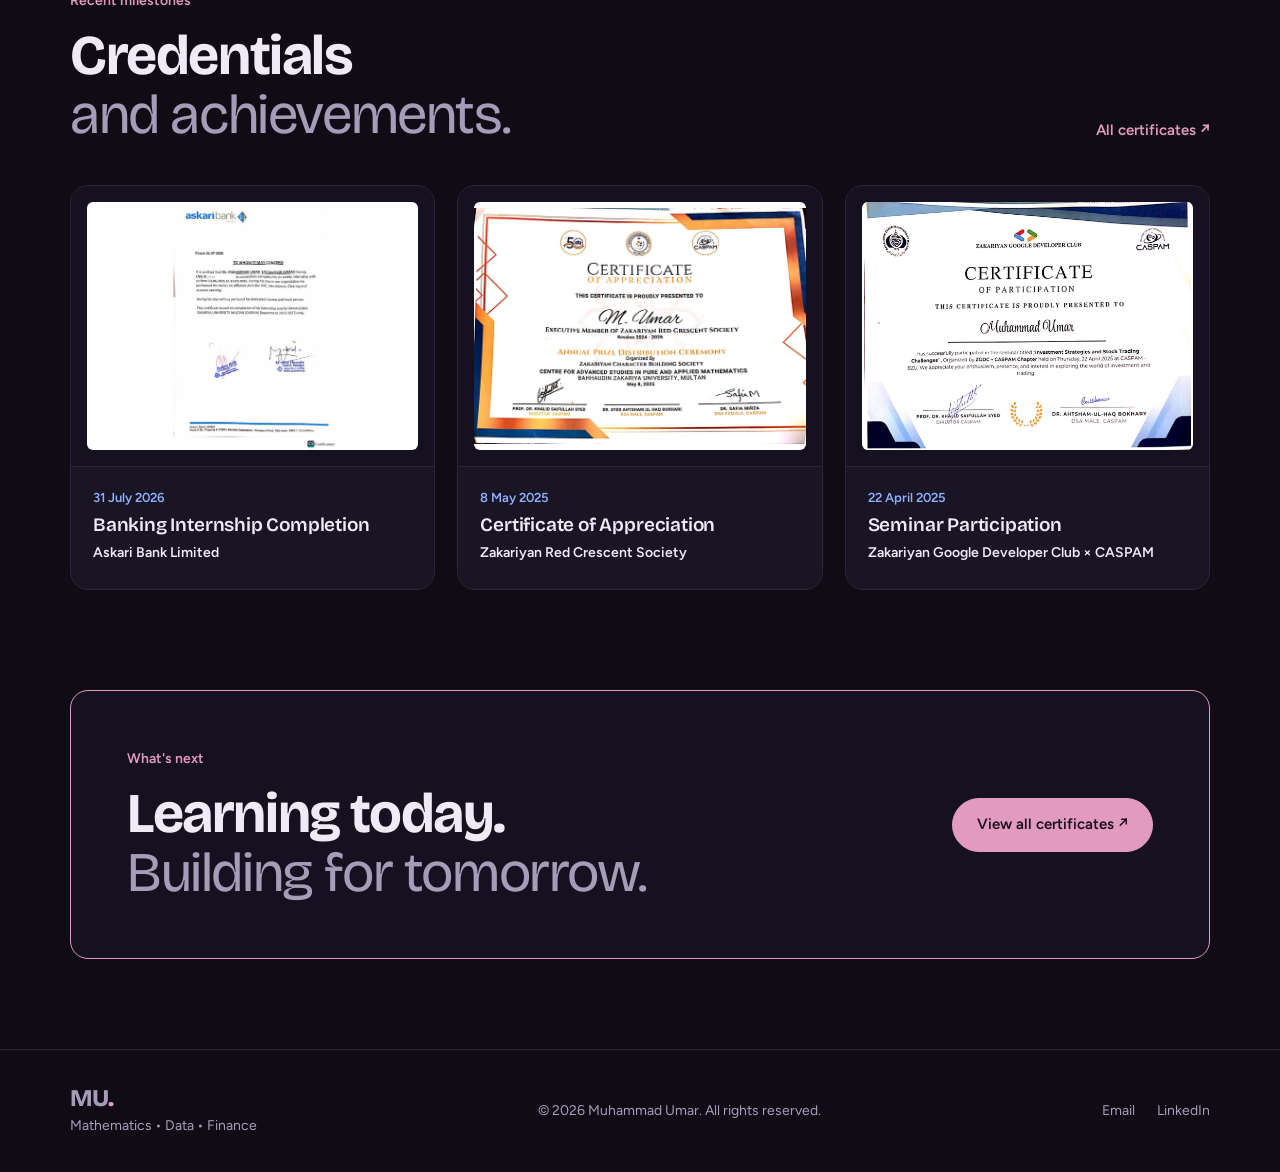
==== commit f7211aa7: "Revert "Upgrade portfolio design, animations and project showcase" This reverts commit 1ef2f668b061a" ====
--- a/index.html
+++ b/index.html
@@ -1,6 +1,6 @@
-<!doctype html><html lang="en"><head><meta charset="utf-8"><meta name="viewport" content="width=device-width, initial-scale=1"><meta name="description" content="Portfolio of Muhammad Umar — BS Mathematics student at CASPAM, BZU Multan, with experience in teaching, banking operations and data handling."><meta name="author" content="Muhammad Umar"><meta name="theme-color" content="#0f0c16"><meta property="og:type" content="website"><meta property="og:title" content="Muhammad Umar — Mathematics Student"><meta property="og:description" content="Portfolio of Muhammad Umar — BS Mathematics student at CASPAM, BZU Multan, with experience in teaching, banking operations and data handling."><link rel="icon" href="data:image/svg+xml,%3Csvg xmlns='http://www.w3.org/2000/svg' viewBox='0 0 64 64'%3E%3Crect width='64' height='64' rx='14' fill='%230f0c16'/%3E%3Ctext x='32' y='43' font-size='30' font-weight='700' text-anchor='middle' fill='%23e39ac1' font-family='sans-serif'%3EMU%3C/text%3E%3C/svg%3E"><title>Home | Muhammad Umar</title><link rel="preconnect" href="https://fonts.googleapis.com"><link rel="preconnect" href="https://fonts.gstatic.com" crossorigin><link href="https://fonts.googleapis.com/css2?family=Bricolage+Grotesque:opsz,wght@12..96,400..800&family=Figtree:wght@400;500;600;700&display=swap" rel="stylesheet"><link rel="stylesheet" href="style.css"></head><body><a class="skip" href="#main">Skip to content</a><header class="header"><a class="logo" href="index.html">MU<span>.</span></a><button class="menu-btn" aria-label="Toggle menu" aria-expanded="false">☰</button><nav class="nav"><a class="active" href="index.html">Home</a><a href="about.html">About</a><a href="education.html">Education</a><a href="skills.html">Skills</a><a href="experience.html">Experience</a><a href="projects.html">Projects</a><a href="contact.html">Contact</a></nav></header><main id="main">
+<!doctype html><html lang="en"><head><meta charset="utf-8"><meta name="viewport" content="width=device-width, initial-scale=1"><meta name="description" content="Portfolio of Muhammad Umar — BS Mathematics student at CASPAM, BZU Multan, with experience in teaching, banking operations and data handling."><meta name="author" content="Muhammad Umar"><meta name="theme-color" content="#0f0c16"><meta property="og:type" content="website"><meta property="og:title" content="Muhammad Umar — Mathematics Student"><meta property="og:description" content="Portfolio of Muhammad Umar — BS Mathematics student at CASPAM, BZU Multan, with experience in teaching, banking operations and data handling."><link rel="icon" href="data:image/svg+xml,%3Csvg xmlns='http://www.w3.org/2000/svg' viewBox='0 0 64 64'%3E%3Crect width='64' height='64' rx='14' fill='%230f0c16'/%3E%3Ctext x='32' y='43' font-size='30' font-weight='700' text-anchor='middle' fill='%23e39ac1' font-family='sans-serif'%3EMU%3C/text%3E%3C/svg%3E"><title>Home | Muhammad Umar</title><link rel="preconnect" href="https://fonts.googleapis.com"><link rel="preconnect" href="https://fonts.gstatic.com" crossorigin><link href="https://fonts.googleapis.com/css2?family=Bricolage+Grotesque:opsz,wght@12..96,400..800&family=Figtree:wght@400;500;600;700&display=swap" rel="stylesheet"><link rel="stylesheet" href="style.css"></head><body><a class="skip" href="#main">Skip to content</a><header class="header"><a class="logo" href="index.html">MU<span>.</span></a><button class="menu-btn" aria-label="Toggle menu" aria-expanded="false">☰</button><nav class="nav"><a class="active" href="index.html">Home</a><a href="about.html">About</a><a href="education.html">Education</a><a href="skills.html">Skills</a><a href="experience.html">Experience</a><a href="projects.html">Certificates</a><a href="contact.html">Contact</a></nav></header><main id="main">
 <section class="hero container"><div class="hero-copy"><div class="availability"><i></i> Open to learning &amp; opportunities</div><p class="kicker">Hello, I’m</p><h1>Muhammad<br><em>Umar.</em></h1><p class="hero-role">Mathematics Student <span>·</span> Data &amp; Finance Enthusiast</p><p class="intro">I bring together mathematical thinking, teaching experience and a growing interest in technology to understand problems and turn information into useful insights.</p><div class="button-row"><a class="btn primary" href="about.html">Explore my portfolio <b>↗</b></a><a class="btn secondary" href="contact.html">Get in touch</a></div><div class="social-proof"><span class="mini-line"></span><span>Based in Kabirwala, Pakistan</span></div></div><div class="hero-visual"><div class="image-backdrop"></div><img class="portrait" src="assets/portrait.jpg" alt="Portrait of Muhammad Umar"><div class="floating-card"><span class="card-icon">✳</span><div><strong>Curious by nature.</strong><small>Focused on continuous growth.</small></div></div><div class="vertical-label">Portfolio 2026</div></div></section>
 <section class="metrics"><div class="container metric-grid"><div><strong>BS</strong><span>Mathematics · 2023–2027</span></div><div><strong>2.5<span>+</span></strong><span>Years of teaching experience</span></div><div><strong>03</strong><span>Languages</span></div><div><strong>6<span> wks</span></strong><span>Banking internship at Askari Bank</span></div></div></section>
 <section class="section container"><div class="section-heading"><div><p class="kicker">A quick introduction</p><h2>Thoughtful analysis.<br><em>Practical learning.</em></h2></div><a class="arrow-link" href="about.html">More about me <b>↗</b></a></div><div class="intro-grid"><p class="large-copy">My academic journey in mathematics has shaped the way I approach challenges: with logic, patience and attention to detail.</p><div class="intro-side"><p>Alongside my studies, I have developed communication, record-keeping and teamwork skills through teaching. I am continuing to build my capabilities in Python, data tools and financial concepts.</p><div class="tag-row"><span>Mathematics</span><span>Python Basics</span><span>Data Handling</span><span>Finance</span></div></div></div></section>
-<section class="section container"><div class="section-heading"><div><p class="kicker">Recent milestones</p><h2>Credentials<br><em>and achievements.</em></h2></div><a class="arrow-link" href="projects.html">All certificates <b>↗</b></a></div><div class="cert-gallery home"><figure class="cert-card"><a class="thumb" href="projects.html"><img src="assets/cert-askari.jpg" alt="Banking Internship Completion — Askari Bank Limited" loading="lazy"></a><figcaption><time>31 July 2026</time><h3>Banking Internship Completion</h3><p class="who">Askari Bank Limited</p></figcaption></figure><figure class="cert-card"><a class="thumb" href="projects.html"><img src="assets/cert-zrcs.jpg" alt="Certificate of Appreciation — Zakariyan Red Crescent Society" loading="lazy"></a><figcaption><time>8 May 2025</time><h3>Certificate of Appreciation</h3><p class="who">Zakariyan Red Crescent Society</p></figcaption></figure><figure class="cert-card"><a class="thumb" href="projects.html"><img src="assets/cert-seminar.jpg" alt="Seminar Participation — Zakariyan Google Developer Club × CASPAM" loading="lazy"></a><figcaption><time>22 April 2025</time><h3>Seminar Participation</h3><p class="who">Zakariyan Google Developer Club × CASPAM</p></figcaption></figure></div></section><section class="section container project-preview" id="selected-work"><div class="section-heading"><div><p class="kicker">Selected work</p><h2>Ideas turned into<br><em>practical projects.</em></h2></div><a class="arrow-link" href="projects.html#projects">Explore projects <b>↗</b></a></div><div class="project-grid"><article class="project-card"><div class="project-top"><span class="project-index">01</span><span class="project-status">Academic project</span></div><p class="kicker">Machine learning · Inventory</p><h3>Stockout Risk Prediction &amp; Inventory Decision Support</h3><p>A Random Forest-focused project exploring how inventory and demand data can help identify stockout risk and support replenishment decisions.</p><a class="text-link" href="projects.html#stockout">View project details ↗</a></article><article class="project-card"><div class="project-top"><span class="project-index">02</span><span class="project-status">Academic project</span></div><p class="kicker">Mathematics · Finance</p><h3>Portfolio Risk &amp; Value-at-Risk Simulator</h3><p>A quantitative project exploring portfolio risk, correlated returns and Monte Carlo simulation for Value-at-Risk analysis.</p><a class="text-link" href="projects.html#var">View project details ↗</a></article><article class="project-card"><div class="project-top"><span class="project-index">03</span><span class="project-status">Personal project</span></div><p class="kicker">Web development</p><h3>Personal Portfolio Website</h3><p>This website, built to present academic background, teaching and banking experience, skills and selected work.</p><a class="text-link" href="about.html">About this portfolio ↗</a></article></div></section><section class="feature-band"><div class="container feature-inner"><div><p class="kicker light">What's next</p><h2>Learning today.<br><em>Building for tomorrow.</em></h2></div><a class="btn light-btn" href="projects.html">View all certificates ↗</a></div></section>
+<section class="section container"><div class="section-heading"><div><p class="kicker">Recent milestones</p><h2>Credentials<br><em>and achievements.</em></h2></div><a class="arrow-link" href="projects.html">All certificates <b>↗</b></a></div><div class="cert-gallery home"><figure class="cert-card"><a class="thumb" href="projects.html"><img src="assets/cert-askari.jpg" alt="Banking Internship Completion — Askari Bank Limited" loading="lazy"></a><figcaption><time>31 July 2026</time><h3>Banking Internship Completion</h3><p class="who">Askari Bank Limited</p></figcaption></figure><figure class="cert-card"><a class="thumb" href="projects.html"><img src="assets/cert-zrcs.jpg" alt="Certificate of Appreciation — Zakariyan Red Crescent Society" loading="lazy"></a><figcaption><time>8 May 2025</time><h3>Certificate of Appreciation</h3><p class="who">Zakariyan Red Crescent Society</p></figcaption></figure><figure class="cert-card"><a class="thumb" href="projects.html"><img src="assets/cert-seminar.jpg" alt="Seminar Participation — Zakariyan Google Developer Club × CASPAM" loading="lazy"></a><figcaption><time>22 April 2025</time><h3>Seminar Participation</h3><p class="who">Zakariyan Google Developer Club × CASPAM</p></figcaption></figure></div></section><section class="feature-band"><div class="container feature-inner"><div><p class="kicker light">What's next</p><h2>Learning today.<br><em>Building for tomorrow.</em></h2></div><a class="btn light-btn" href="projects.html">View all certificates ↗</a></div></section>
 </main><footer class="footer"><div><a class="logo" href="index.html">MU<span>.</span></a><p>Mathematics • Data • Finance</p></div><p>© <span class="year"></span> Muhammad Umar. All rights reserved.</p><span class="foot-links"><a href="mailto:umar6976056@gmail.com">Email</a><a href="https://www.linkedin.com/in/muhammad-umar-a0b90329b/" target="_blank" rel="noopener">LinkedIn</a></span></footer><script src="script.js"></script></body></html>
